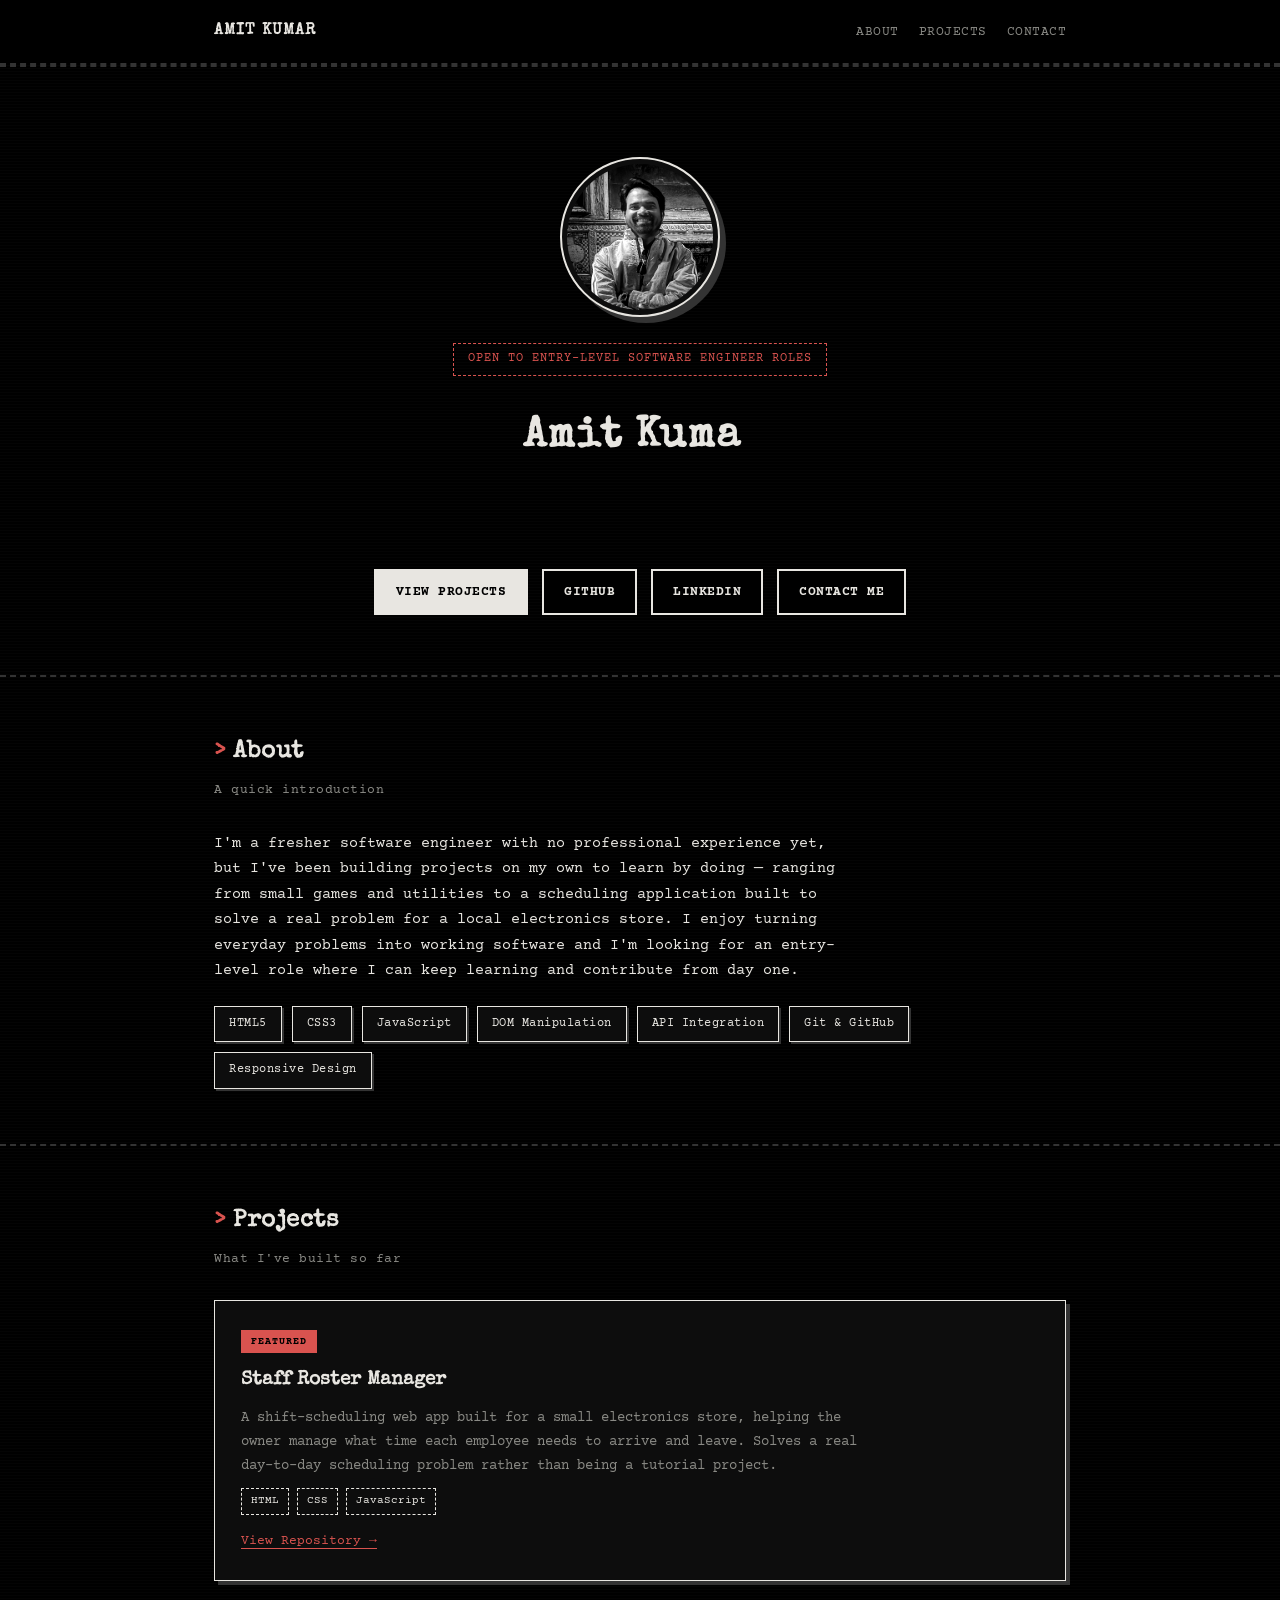
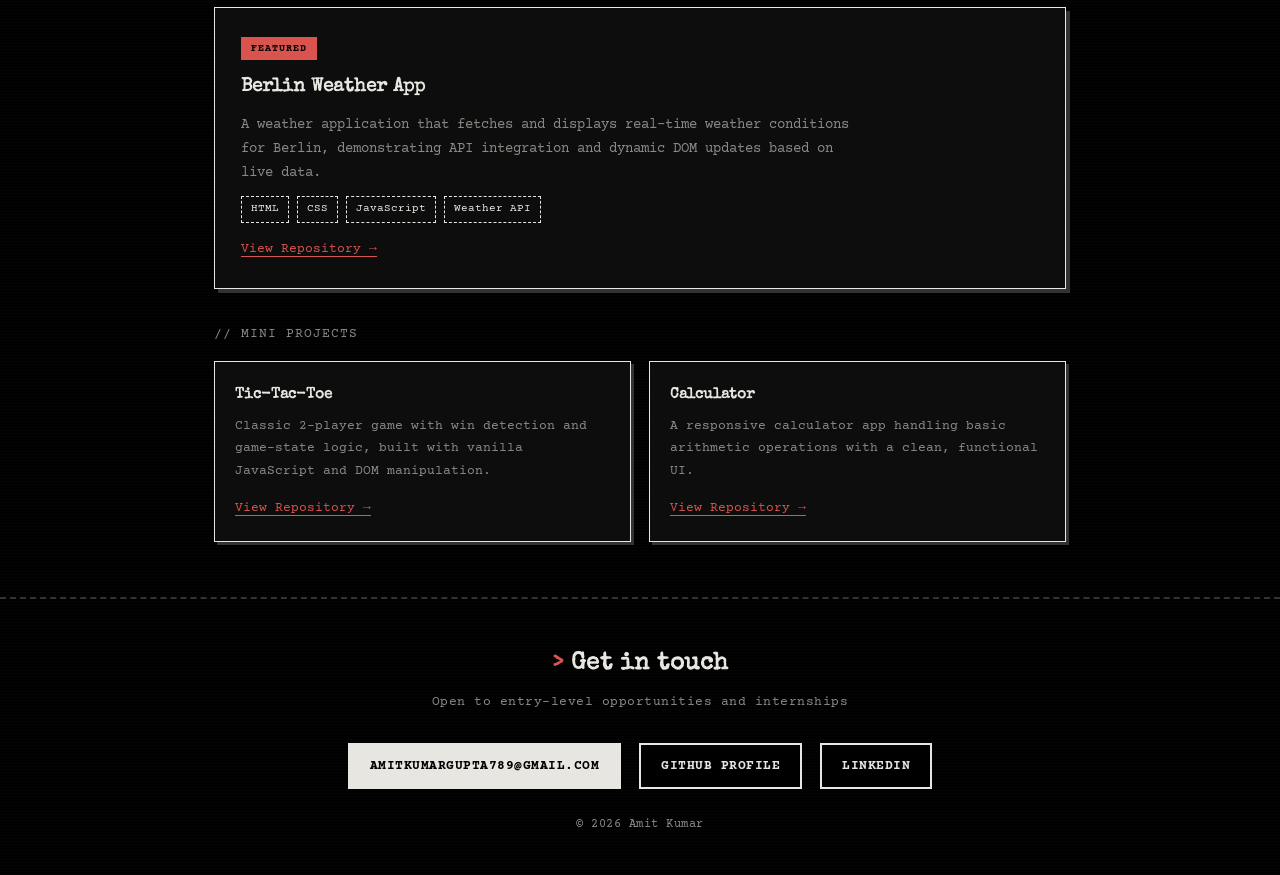
==== portfolio.html @ 6ef34955 "Portfolio deployment" ====
<!DOCTYPE html>
<html lang="en">
<head>
<meta charset="UTF-8">
<meta name="viewport" content="width=device-width, initial-scale=1.0">
<title>Amit Kumar | Software Engineer</title>
<link rel="preconnect" href="https://fonts.googleapis.com">
<link href="https://fonts.googleapis.com/css2?family=Courier+Prime:wght@400;700&family=Special+Elite&display=swap" rel="stylesheet">
<style>
  :root {
    --paper: #000000;
    --paper-alt: #0a0a0a;
    --card: #0d0d0d;
    --ink: #e8e6e1;
    --muted: #8a8a85;
    --ribbon: #d9534f;
    --border: #333333;
  }
  * { box-sizing: border-box; margin: 0; padding: 0; }
  html { scroll-behavior: smooth; }
  body {
    background: var(--paper);
    background-image:
      repeating-linear-gradient(0deg, rgba(255,255,255,0.015) 0px, rgba(255,255,255,0.015) 1px, transparent 1px, transparent 3px);
    color: var(--ink);
    font-family: 'Courier Prime', 'Courier New', Courier, monospace;
    line-height: 1.7;
  }
  a { color: inherit; text-decoration: none; }
  .container { max-width: 900px; margin: 0 auto; padding: 0 24px; }

  header {
    position: sticky; top: 0; z-index: 10;
    background: var(--paper);
    border-bottom: 2px dashed var(--border);
  }
  nav {
    display: flex; justify-content: space-between; align-items: center;
    padding: 18px 0;
  }
  nav .logo {
    font-family: 'Special Elite', 'Courier Prime', monospace;
    font-weight: 700;
    letter-spacing: 1px;
    text-transform: uppercase;
  }
  nav ul { list-style: none; display: flex; gap: 20px; }
  nav a {
    color: var(--muted);
    font-size: 13px;
    letter-spacing: 0.5px;
    text-transform: uppercase;
    transition: color 0.2s;
    border-bottom: 1px dashed transparent;
  }
  nav a:hover { color: var(--ribbon); border-color: var(--ribbon); }

  .hero {
    padding: 90px 0 60px;
    text-align: center;
  }
  .photo-frame {
    width: 160px;
    height: 160px;
    border-radius: 50%;
    overflow: hidden;
    margin: 0 auto 26px;
    padding: 5px;
    background: var(--card);
    border: 2px solid var(--ink);
    box-shadow: 6px 6px 0 var(--border);
  }
  .photo-frame img {
    display: block;
    width: 100%;
    height: 100%;
    border-radius: 50%;
    object-fit: cover;
    object-position: center 18%;
    filter: grayscale(100%) contrast(1.05);
  }
  .hero .tag {
    display: inline-block;
    font-size: 12px;
    letter-spacing: 1px;
    text-transform: uppercase;
    color: var(--ribbon);
    border: 1px dashed var(--ribbon);
    padding: 5px 14px;
    margin-bottom: 26px;
  }
  .hero h1 {
    font-family: 'Special Elite', 'Courier Prime', monospace;
    font-size: 42px;
    margin-bottom: 18px;
    min-height: 54px;
    letter-spacing: 1px;
  }
  .cursor {
    display: inline-block;
    width: 0.55ch;
    background: var(--ink);
    margin-left: 2px;
    animation: blink 0.9s steps(1) infinite;
  }
  @keyframes blink { 50% { opacity: 0; } }
  .hero p#typed-sub {
    color: var(--muted);
    max-width: 560px;
    margin: 0 auto 30px;
    font-size: 15px;
    min-height: 48px;
  }
  .btn-row { display: flex; gap: 14px; justify-content: center; flex-wrap: wrap; }
  .btn {
    padding: 10px 20px;
    font-size: 13px;
    letter-spacing: 0.5px;
    text-transform: uppercase;
    font-weight: 700;
    border: 2px solid var(--ink);
    background: var(--paper);
    transition: background 0.15s, color 0.15s;
  }
  .btn:hover { background: var(--ink); color: var(--paper); }
  .btn.primary { background: var(--ink); color: var(--paper); }
  .btn.primary:hover { background: var(--ribbon); border-color: var(--ribbon); color: var(--paper); }

  section { padding: 55px 0; border-top: 2px dashed var(--border); }
  h2 {
    font-family: 'Special Elite', 'Courier Prime', monospace;
    font-size: 24px;
    margin-bottom: 6px;
    letter-spacing: 0.5px;
  }
  h2::before { content: "> "; color: var(--ribbon); }
  .section-sub {
    color: var(--muted);
    font-size: 13px;
    margin-bottom: 30px;
    letter-spacing: 0.5px;
  }

  .about-text { color: var(--ink); font-size: 15px; max-width: 640px; }

  .skills {
    display: flex; flex-wrap: wrap; gap: 10px; margin-top: 22px;
  }
  .skill-pill {
    background: var(--card);
    border: 1px solid var(--ink);
    padding: 7px 14px;
    font-size: 12px;
    letter-spacing: 0.5px;
    box-shadow: 2px 2px 0 var(--border);
  }

  .project-featured {
    background: var(--card);
    border: 1px solid var(--ink);
    padding: 26px;
    margin-bottom: 26px;
    box-shadow: 4px 4px 0 var(--border);
  }
  .project-featured .badge {
    display: inline-block;
    font-size: 10px;
    letter-spacing: 1px;
    text-transform: uppercase;
    color: var(--paper);
    background: var(--ribbon);
    padding: 3px 10px;
    font-weight: 700;
    margin-bottom: 12px;
  }
  .project-featured h3 {
    font-family: 'Special Elite', 'Courier Prime', monospace;
    font-size: 19px;
    margin-bottom: 10px;
  }
  .project-featured p { color: var(--muted); font-size: 14px; max-width: 620px; margin-bottom: 10px; }
  .tech-row { display: flex; gap: 8px; flex-wrap: wrap; margin-top: 4px; }
  .tech-tag {
    font-size: 11px;
    color: var(--ink);
    border: 1px dashed var(--ink);
    padding: 3px 9px;
  }
  .project-links { margin-top: 12px; }
  .project-links a {
    font-size: 13px;
    color: var(--ribbon);
    border-bottom: 1px solid var(--ribbon);
  }

  .mini-label {
    margin: 34px 0 16px;
    font-size: 13px;
    color: var(--muted);
    text-transform: uppercase;
    letter-spacing: 1px;
  }
  .mini-label::before { content: "// "; }
  .mini-grid {
    display: grid;
    grid-template-columns: repeat(auto-fit, minmax(220px, 1fr));
    gap: 18px;
  }
  .mini-card {
    background: var(--card);
    border: 1px solid var(--ink);
    padding: 20px;
    box-shadow: 3px 3px 0 var(--border);
  }
  .mini-card h4 { font-family: 'Special Elite', monospace; font-size: 15px; margin-bottom: 8px; }
  .mini-card p { color: var(--muted); font-size: 13px; margin-bottom: 12px; }
  .mini-card a { font-size: 13px; color: var(--ribbon); border-bottom: 1px solid var(--ribbon); }

  footer {
    padding: 45px 0 40px;
    text-align: center;
    border-top: 2px dashed var(--border);
  }
  footer .contact-links { display: flex; gap: 18px; justify-content: center; margin-top: 16px; flex-wrap: wrap; }
  footer p.muted { color: var(--muted); font-size: 12px; margin-top: 26px; letter-spacing: 0.5px; }

  @media (max-width: 600px) {
    .hero h1 { font-size: 30px; }
    nav ul { gap: 12px; }
  }
</style>
</head>
<body>

<header>
  <div class="container">
    <nav>
      <div class="logo">Amit Kumar</div>
      <ul>
        <li><a href="#about">About</a></li>
        <li><a href="#projects">Projects</a></li>
        <li><a href="#contact">Contact</a></li>
      </ul>
    </nav>
  </div>
</header>

<section class="hero">
  <div class="container">
    <div class="photo-frame">
      <img src="amit-photo-bw.jpg" alt="Amit Kumar">
    </div>
    <span class="tag">Open to entry-level Software Engineer roles</span>
    <h1 id="typed-name"></h1>
    <p id="typed-sub"></p>
    <div class="btn-row">
      <a class="btn primary" href="#projects">View Projects</a>
      <a class="btn" href="https://github.com/amitkumar55555" target="_blank" rel="noopener">GitHub</a>
      <a class="btn" href="https://www.linkedin.com/in/amit" target="_blank" rel="noopener">LinkedIn</a>
      <a class="btn" href="mailto:amitkumargupta789@gmail.com">Contact Me</a>
    </div>
  </div>
</section>

<section id="about">
  <div class="container">
    <h2>About</h2>
    <p class="section-sub">A quick introduction</p>
    <p class="about-text">
      I'm a fresher software engineer with no professional experience yet, but I've been building
      projects on my own to learn by doing — ranging from small games and utilities to a scheduling
      application built to solve a real problem for a local electronics store. I enjoy turning
      everyday problems into working software and I'm looking for an entry-level role where I can
      keep learning and contribute from day one.
    </p>
    <div class="skills">
      <span class="skill-pill">HTML5</span>
      <span class="skill-pill">CSS3</span>
      <span class="skill-pill">JavaScript</span>
      <span class="skill-pill">DOM Manipulation</span>
      <span class="skill-pill">API Integration</span>
      <span class="skill-pill">Git &amp; GitHub</span>
      <span class="skill-pill">Responsive Design</span>
    </div>
  </div>
</section>

<section id="projects">
  <div class="container">
    <h2>Projects</h2>
    <p class="section-sub">What I've built so far</p>

    <div class="project-featured">
      <span class="badge">Featured</span>
      <h3>Staff Roster Manager</h3>
      <p>
        A shift-scheduling web app built for a small electronics store, helping the owner manage
        what time each employee needs to arrive and leave. Solves a real day-to-day scheduling
        problem rather than being a tutorial project.
      </p>
      <div class="tech-row">
        <span class="tech-tag">HTML</span>
        <span class="tech-tag">CSS</span>
        <span class="tech-tag">JavaScript</span>
      </div>
      <div class="project-links">
        <a href="https://github.com/amitkumar55555/roster" target="_blank" rel="noopener">View Repository →</a>
      </div>
    </div>

    <div class="project-featured">
      <span class="badge">Featured</span>
      <h3>Berlin Weather App</h3>
      <p>
        A weather application that fetches and displays real-time weather conditions for Berlin,
        demonstrating API integration and dynamic DOM updates based on live data.
      </p>
      <div class="tech-row">
        <span class="tech-tag">HTML</span>
        <span class="tech-tag">CSS</span>
        <span class="tech-tag">JavaScript</span>
        <span class="tech-tag">Weather API</span>
      </div>
      <div class="project-links">
        <a href="https://github.com/amitkumar55555/Berlin_weather" target="_blank" rel="noopener">View Repository →</a>
      </div>
    </div>

    <p class="mini-label">Mini Projects</p>
    <div class="mini-grid">
      <div class="mini-card">
        <h4>Tic-Tac-Toe</h4>
        <p>Classic 2-player game with win detection and game-state logic, built with vanilla JavaScript and DOM manipulation.</p>
        <a href="https://github.com/amitkumar55555/Tic-Tac-Toe" target="_blank" rel="noopener">View Repository →</a>
      </div>
      <div class="mini-card">
        <h4>Calculator</h4>
        <p>A responsive calculator app handling basic arithmetic operations with a clean, functional UI.</p>
        <a href="https://github.com/amitkumar55555/calculator" target="_blank" rel="noopener">View Repository →</a>
      </div>
    </div>
  </div>
</section>

<footer id="contact">
  <div class="container">
    <h2>Get in touch</h2>
    <p class="section-sub">Open to entry-level opportunities and internships</p>
    <div class="contact-links">
      <a class="btn primary" href="mailto:amitkumargupta789@gmail.com">amitkumargupta789@gmail.com</a>
      <a class="btn" href="https://github.com/amitkumar55555" target="_blank" rel="noopener">GitHub Profile</a>
      <a class="btn" href="https://www.linkedin.com/in/amit" target="_blank" rel="noopener">LinkedIn</a>
    </div>
    <p class="muted">© 2026 Amit Kumar</p>
  </div>
</footer>

<script>
  function typeInto(elId, text, baseSpeed, done) {
    const el = document.getElementById(elId);
    let i = 0;
    const cursor = document.createElement('span');
    cursor.className = 'cursor';
    function step() {
      if (i <= text.length) {
        el.textContent = text.slice(0, i);
        el.appendChild(cursor);
        const ch = text[i - 1];
        i++;
        let delay = baseSpeed + Math.random() * baseSpeed * 0.6;
        if (ch === ',' || ch === '—') delay += baseSpeed * 2;
        if (ch === '.' ) delay += baseSpeed * 3;
        if (ch === ' ') delay += baseSpeed * 0.3;
        setTimeout(step, delay);
      } else if (done) {
        done();
      }
    }
    step();
  }

  window.addEventListener('DOMContentLoaded', () => {
    typeInto('typed-name', 'Amit Kumar', 140, () => {
      typeInto('typed-sub', 'Aspiring Software Engineer building practical, real-world web applications with HTML, CSS, and JavaScript — from games and utilities to a scheduling tool used for an actual small business.', 45);
    });
  });
</script>

</body>
</html>
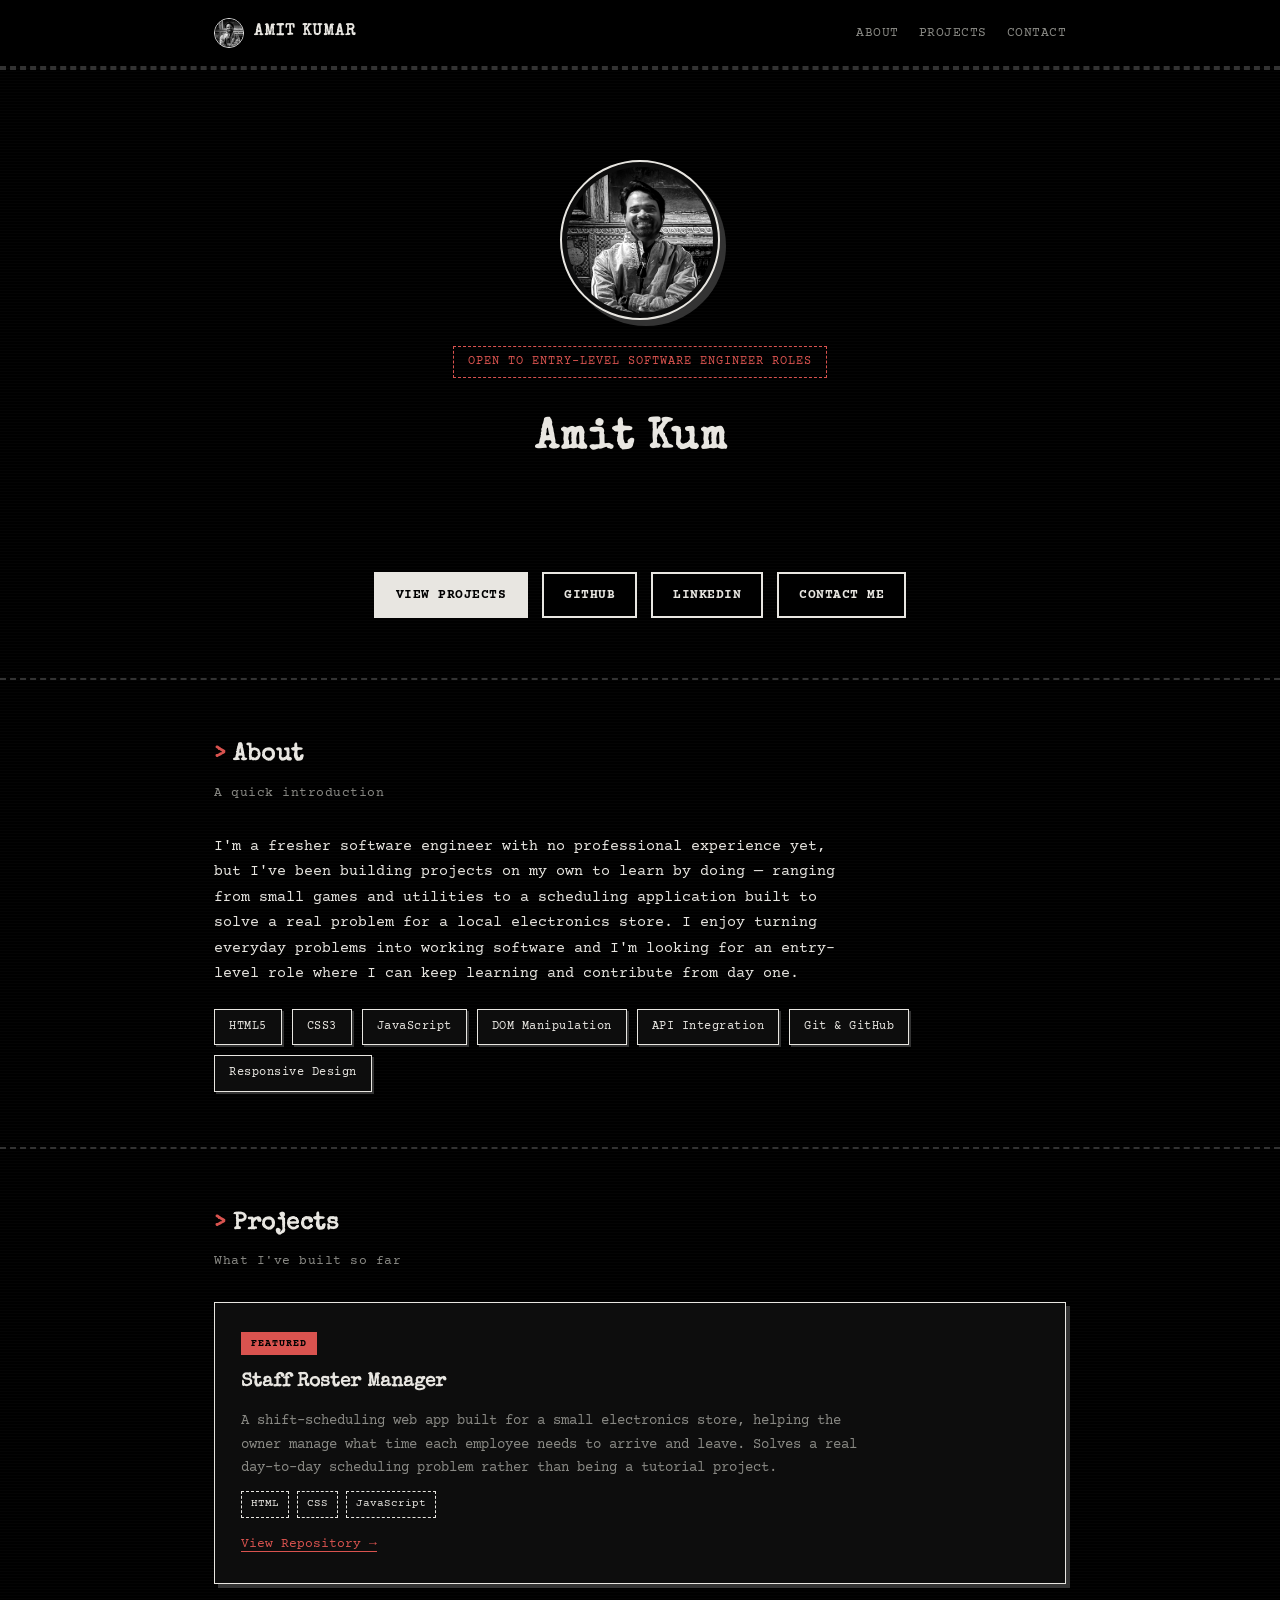
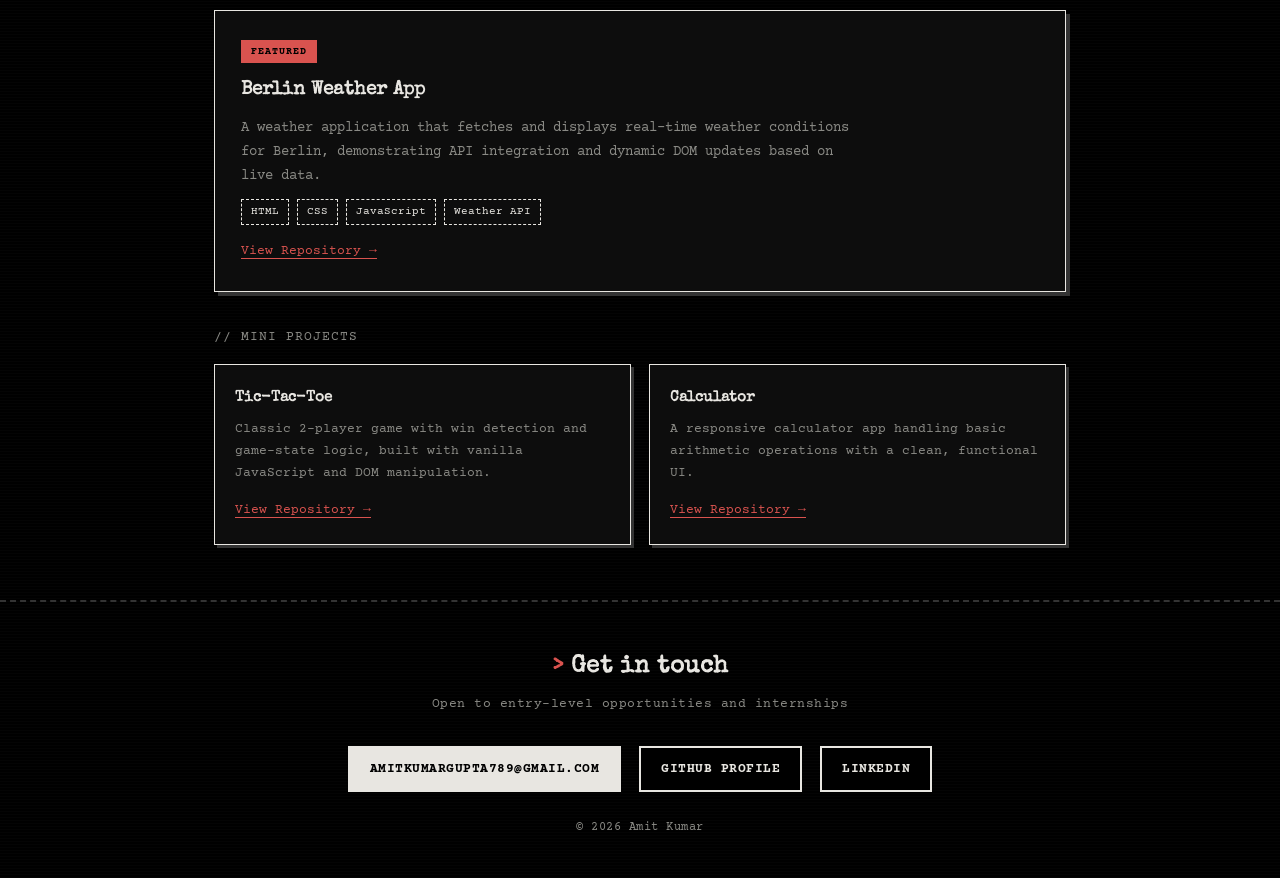
==== commit 62c60b54: "Added a custom image branding logo to enhance the website's visual identity and user experience" ====
--- a/portfolio.html
+++ b/portfolio.html
@@ -43,6 +43,18 @@
     font-weight: 700;
     letter-spacing: 1px;
     text-transform: uppercase;
+    display: flex;
+    align-items: center;
+    gap: 10px;
+  }
+  .logo-photo {
+    width: 30px;
+    height: 30px;
+    border-radius: 50%;
+    object-fit: cover;
+    object-position: center 18%;
+    filter: grayscale(100%) contrast(1.05);
+    border: 1px solid var(--ink);
   }
   nav ul { list-style: none; display: flex; gap: 20px; }
   nav a {
@@ -235,7 +247,10 @@
 <header>
   <div class="container">
     <nav>
-      <div class="logo">Amit Kumar</div>
+      <div class="logo">
+        <img src="amit-photo-bw.jpg" alt="Amit Kumar" class="logo-photo">
+        Amit Kumar
+      </div>
       <ul>
         <li><a href="#about">About</a></li>
         <li><a href="#projects">Projects</a></li>
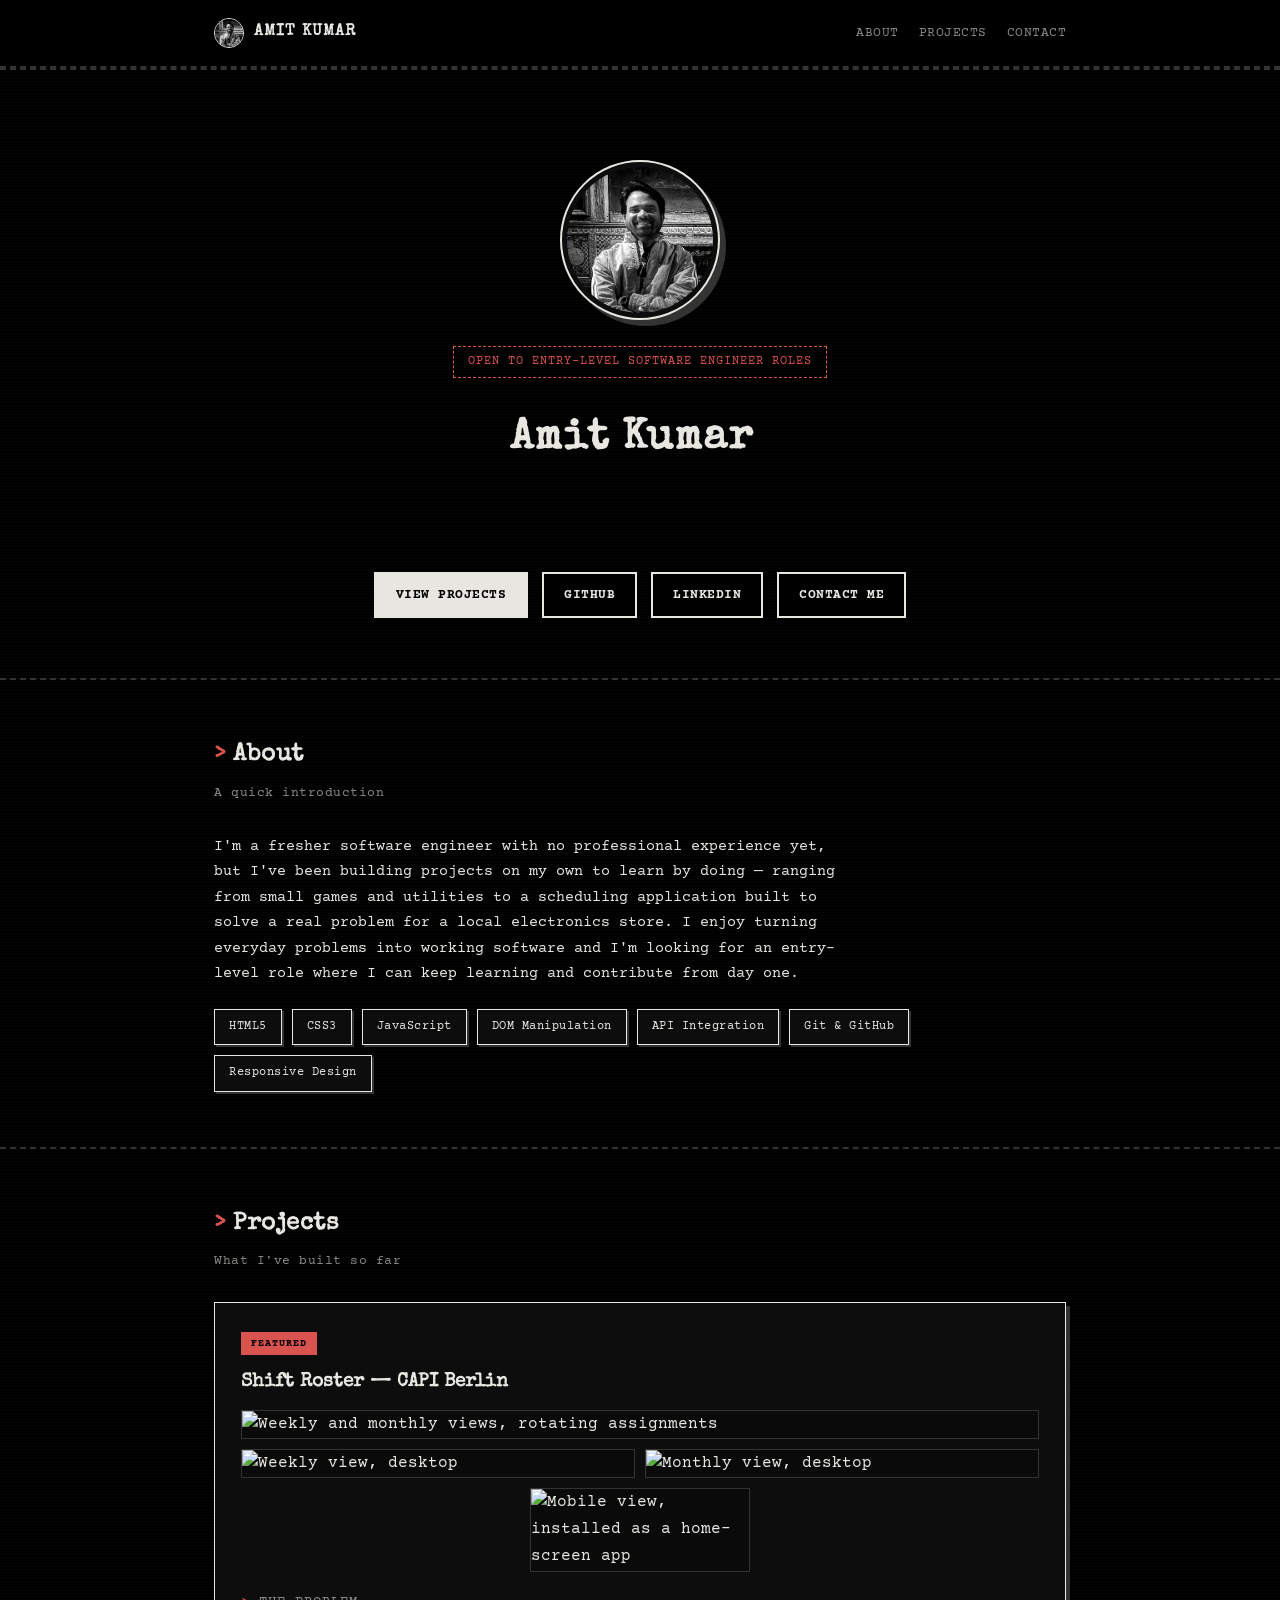
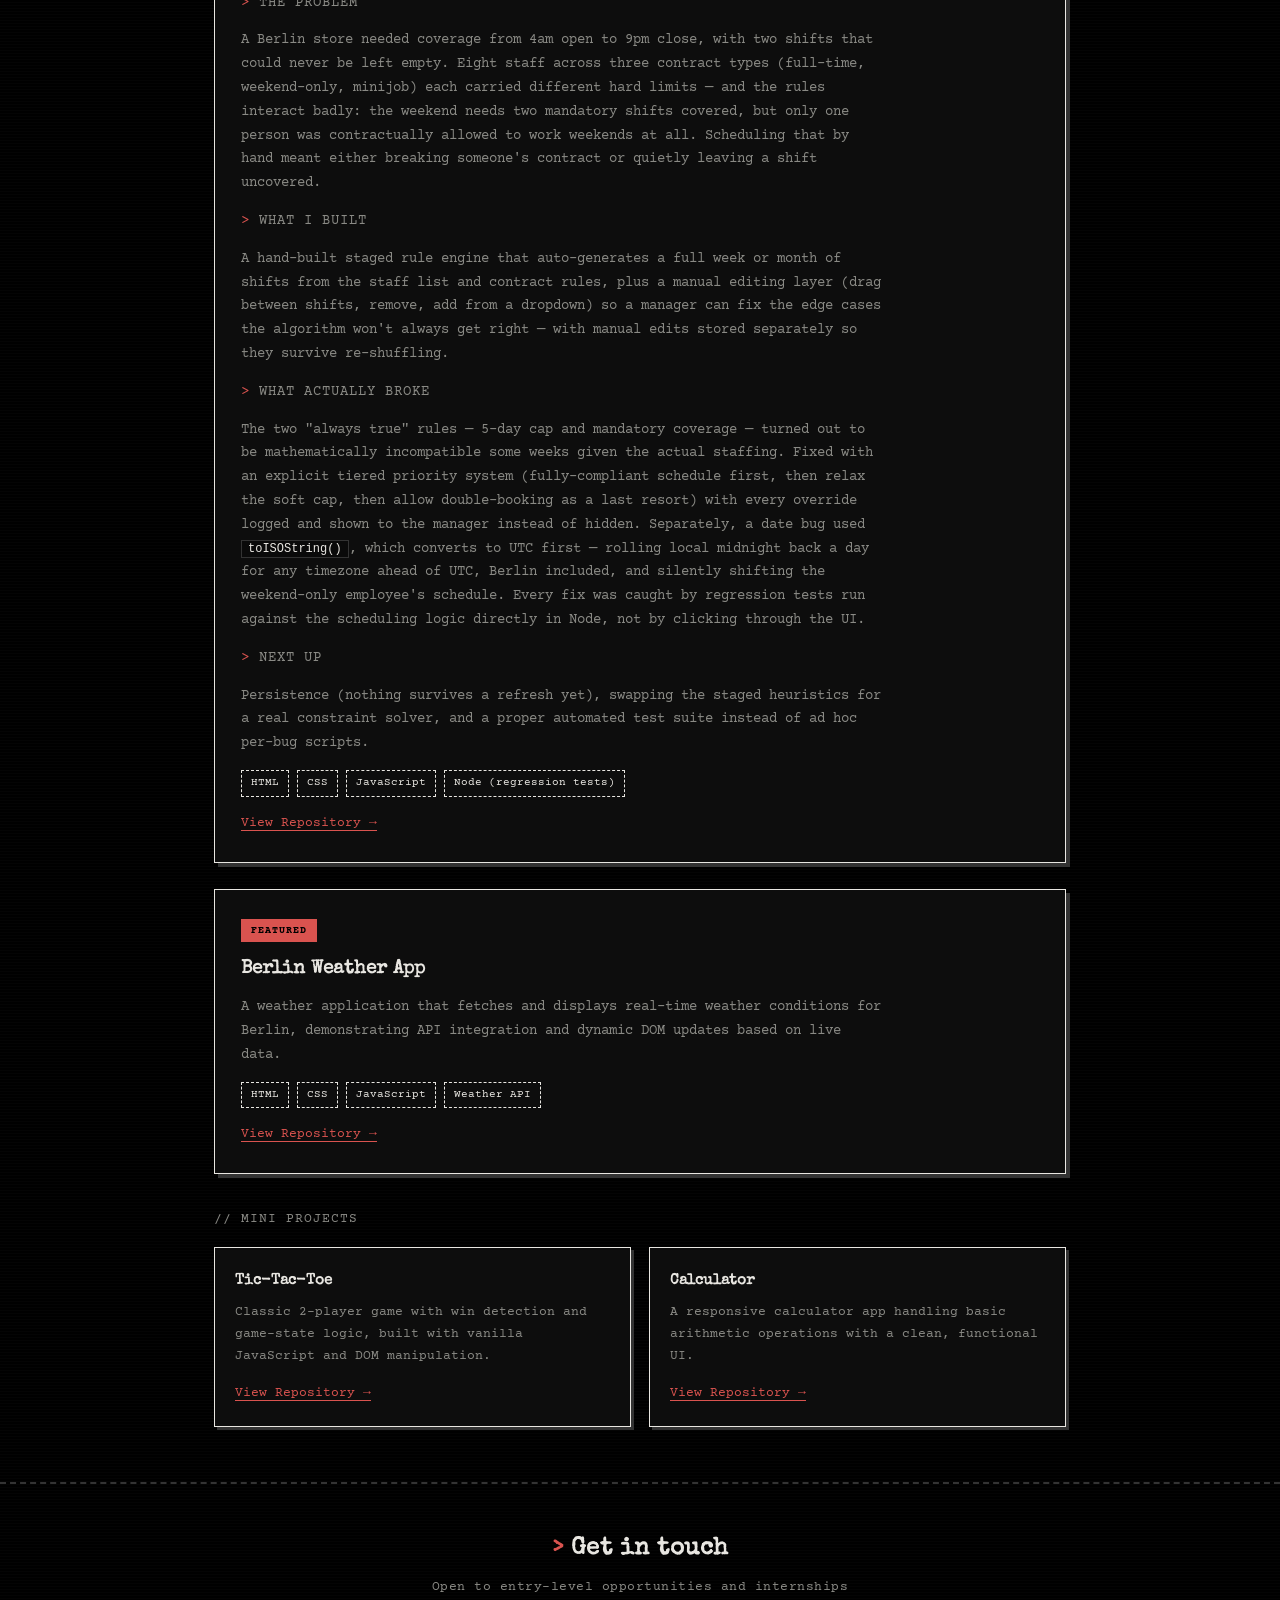
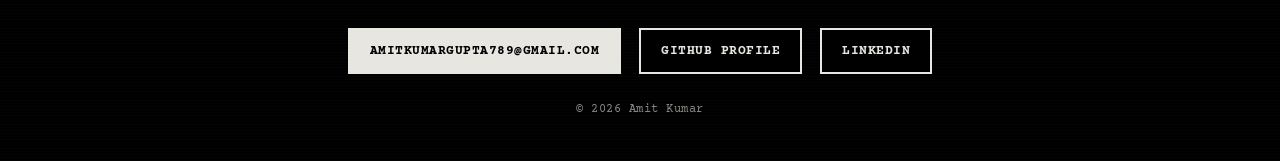
==== commit ceaaec34: "Updated screenshots and added project motivation explaining the purpose behind creating the website." ====
--- a/portfolio.html
+++ b/portfolio.html
@@ -190,7 +190,37 @@
     font-size: 19px;
     margin-bottom: 10px;
   }
-  .project-featured p { color: var(--muted); font-size: 14px; max-width: 620px; margin-bottom: 10px; }
+  .project-featured p { color: var(--muted); font-size: 14px; max-width: 640px; margin-bottom: 14px; }
+  .project-featured code {
+    background: var(--paper-alt);
+    border: 1px solid var(--border);
+    padding: 1px 6px;
+    font-size: 12px;
+    color: var(--ink);
+  }
+  .proj-label {
+    color: var(--ink);
+    font-size: 12px;
+    text-transform: uppercase;
+    letter-spacing: 1px;
+    margin-bottom: 6px;
+    margin-top: 4px;
+  }
+  .proj-label::before { content: "> "; color: var(--ribbon); }
+  .shot-grid {
+    display: grid;
+    grid-template-columns: 1fr 1fr;
+    gap: 10px;
+    margin-bottom: 20px;
+  }
+  .shot-grid img {
+    width: 100%;
+    display: block;
+    border: 1px solid var(--border);
+    background: var(--paper-alt);
+  }
+  .shot-full { grid-column: 1 / -1; }
+  .shot-mobile { grid-column: 1 / -1; max-width: 220px; margin: 0 auto; }
   .tech-row { display: flex; gap: 8px; flex-wrap: wrap; margin-top: 4px; }
   .tech-tag {
     font-size: 11px;
@@ -307,16 +337,57 @@
 
     <div class="project-featured">
       <span class="badge">Featured</span>
-      <h3>Staff Roster Manager</h3>
+      <h3>Shift Roster — CAPI Berlin</h3>
+
+      <div class="shot-grid">
+        <img class="shot-full" src="screenshots/roster-demo.gif" alt="Weekly and monthly views, rotating assignments">
+        <img class="shot-half" src="screenshots/roster-weekly-desktop.png" alt="Weekly view, desktop">
+        <img class="shot-half" src="screenshots/roster-monthly-desktop.png" alt="Monthly view, desktop">
+        <img class="shot-mobile" src="screenshots/roster-weekly-mobile.png" alt="Mobile view, installed as a home-screen app">
+      </div>
+
+      <p class="proj-label">The problem</p>
       <p>
-        A shift-scheduling web app built for a small electronics store, helping the owner manage
-        what time each employee needs to arrive and leave. Solves a real day-to-day scheduling
-        problem rather than being a tutorial project.
+        A Berlin store needed coverage from 4am open to 9pm close, with two shifts that could
+        never be left empty. Eight staff across three contract types (full-time, weekend-only,
+        minijob) each carried different hard limits — and the rules interact badly: the weekend
+        needs two mandatory shifts covered, but only one person was contractually allowed to work
+        weekends at all. Scheduling that by hand meant either breaking someone's contract or
+        quietly leaving a shift uncovered.
       </p>
+
+      <p class="proj-label">What I built</p>
+      <p>
+        A hand-built staged rule engine that auto-generates a full week or month of shifts from
+        the staff list and contract rules, plus a manual editing layer (drag between shifts,
+        remove, add from a dropdown) so a manager can fix the edge cases the algorithm won't
+        always get right — with manual edits stored separately so they survive re-shuffling.
+      </p>
+
+      <p class="proj-label">What actually broke</p>
+      <p>
+        The two "always true" rules — 5-day cap and mandatory coverage — turned out to be
+        mathematically incompatible some weeks given the actual staffing. Fixed with an explicit
+        tiered priority system (fully-compliant schedule first, then relax the soft cap, then
+        allow double-booking as a last resort) with every override logged and shown to the
+        manager instead of hidden. Separately, a date bug used <code>toISOString()</code>, which
+        converts to UTC first — rolling local midnight back a day for any timezone ahead of UTC,
+        Berlin included, and silently shifting the weekend-only employee's schedule. Every fix
+        was caught by regression tests run against the scheduling logic directly in Node, not by
+        clicking through the UI.
+      </p>
+
+      <p class="proj-label">Next up</p>
+      <p>
+        Persistence (nothing survives a refresh yet), swapping the staged heuristics for a real
+        constraint solver, and a proper automated test suite instead of ad hoc per-bug scripts.
+      </p>
+
       <div class="tech-row">
         <span class="tech-tag">HTML</span>
         <span class="tech-tag">CSS</span>
         <span class="tech-tag">JavaScript</span>
+        <span class="tech-tag">Node (regression tests)</span>
       </div>
       <div class="project-links">
         <a href="https://github.com/amitkumar55555/roster" target="_blank" rel="noopener">View Repository →</a>
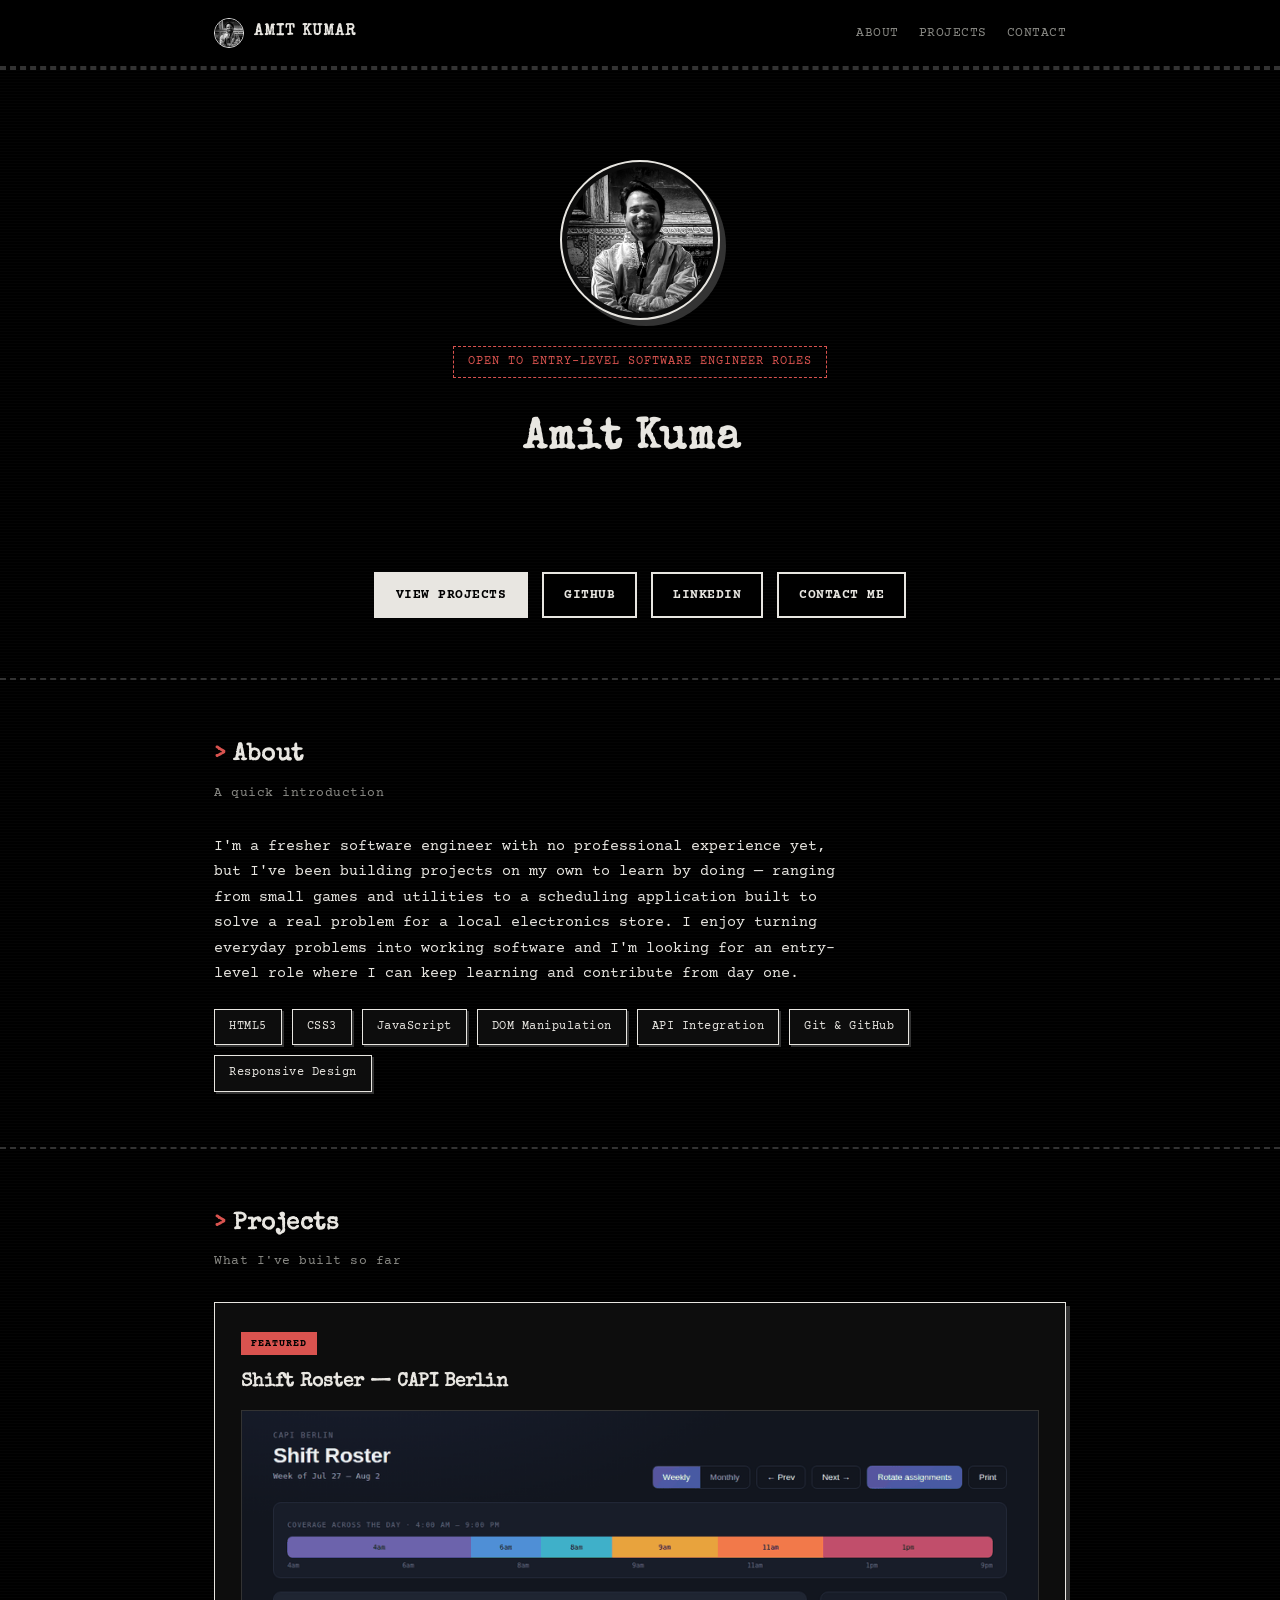
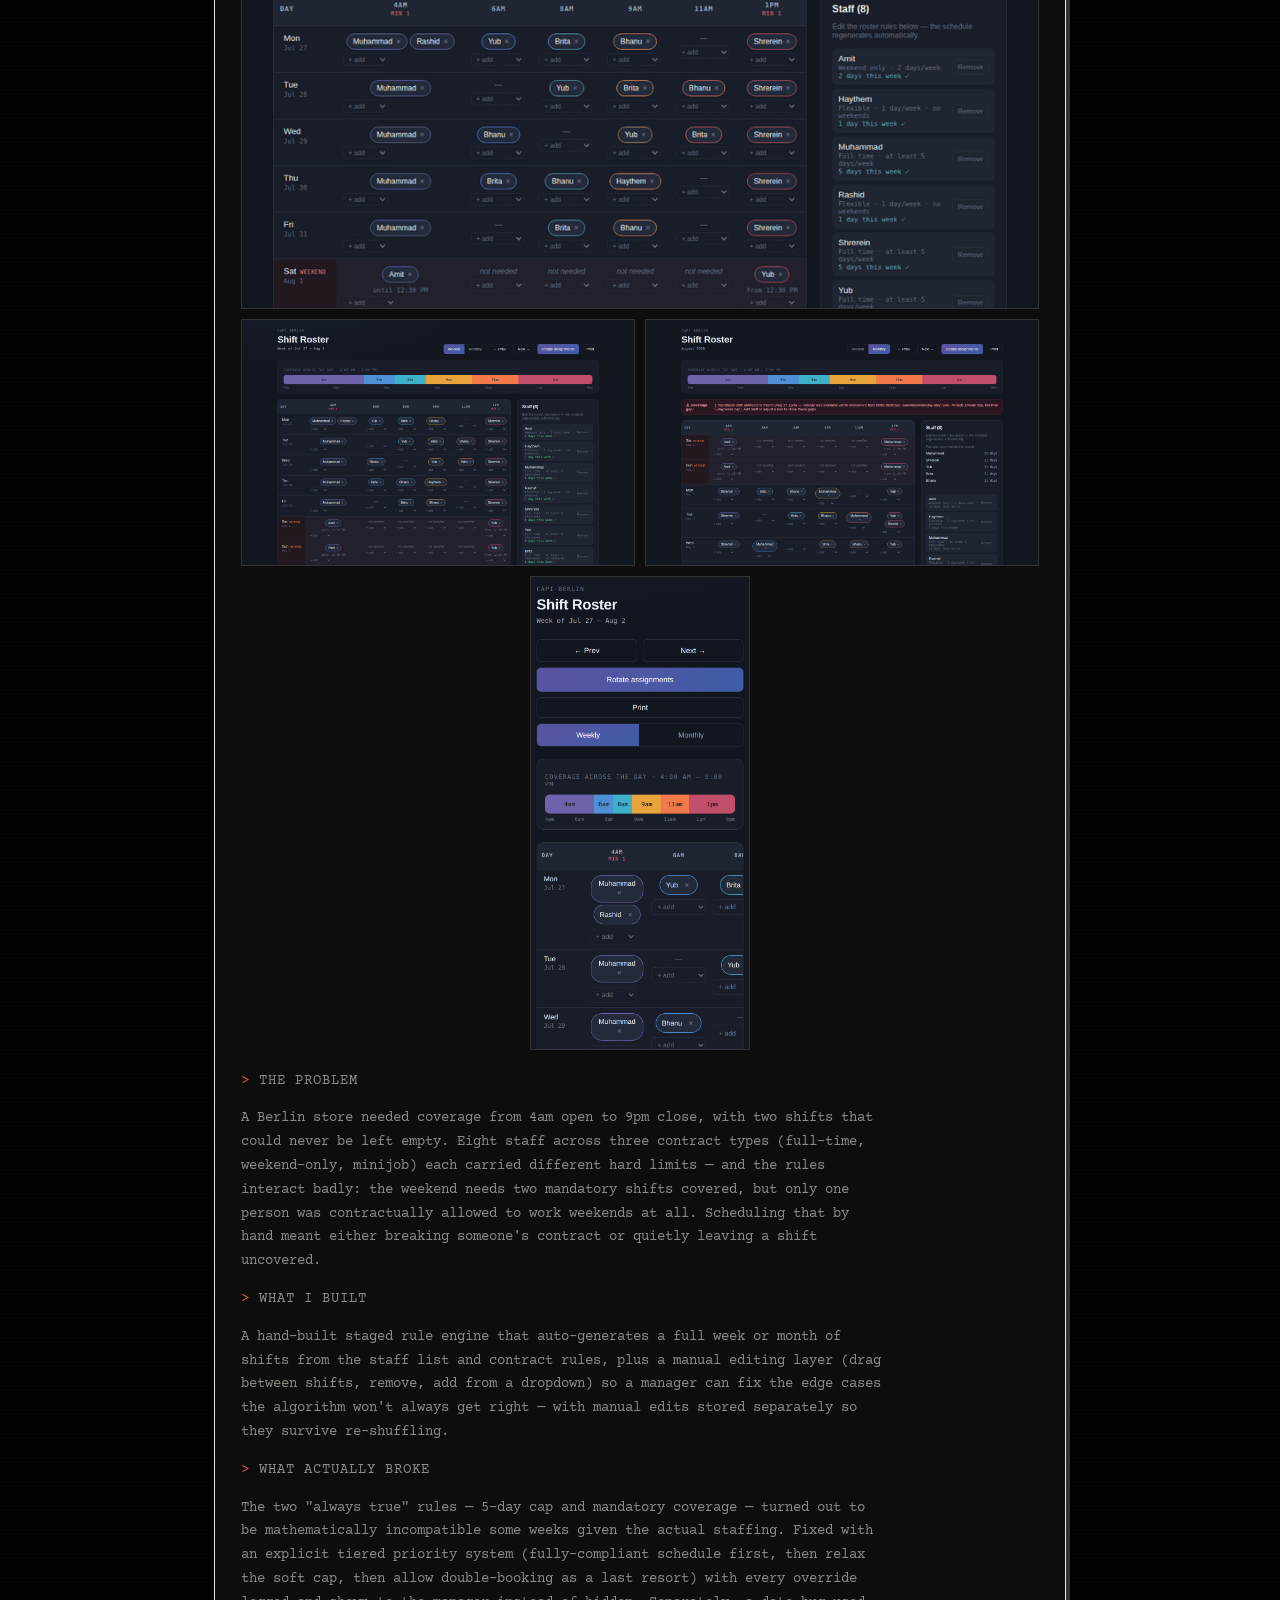
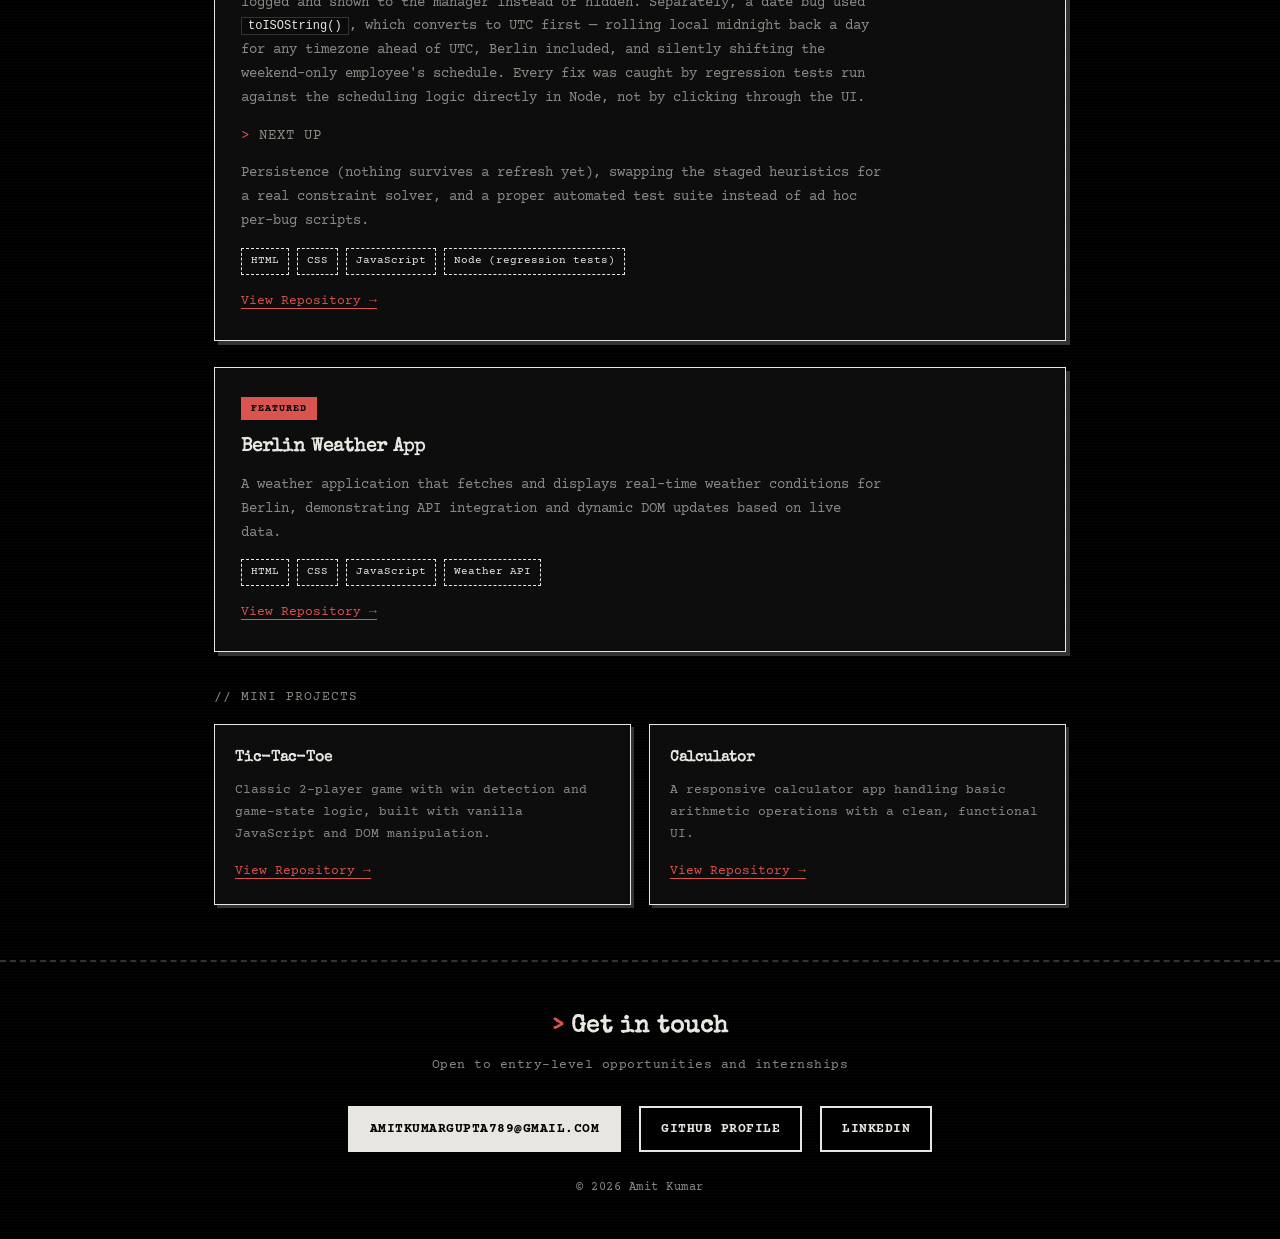
==== commit 8868011b: "Add files via upload" ====
--- a/portfolio.html
+++ b/portfolio.html
@@ -340,10 +340,10 @@
       <h3>Shift Roster — CAPI Berlin</h3>
 
       <div class="shot-grid">
-        <img class="shot-full" src="screenshots/roster-demo.gif" alt="Weekly and monthly views, rotating assignments">
-        <img class="shot-half" src="screenshots/roster-weekly-desktop.png" alt="Weekly view, desktop">
-        <img class="shot-half" src="screenshots/roster-monthly-desktop.png" alt="Monthly view, desktop">
-        <img class="shot-mobile" src="screenshots/roster-weekly-mobile.png" alt="Mobile view, installed as a home-screen app">
+        <img class="shot-full" src="roster-demo.gif" alt="Weekly and monthly views, rotating assignments">
+        <img class="shot-half" src="roster-weekly-desktop.png" alt="Weekly view, desktop">
+        <img class="shot-half" src="roster-monthly-desktop.png" alt="Monthly view, desktop">
+        <img class="shot-mobile" src="roster-weekly-mobile.png" alt="Mobile view, installed as a home-screen app">
       </div>
 
       <p class="proj-label">The problem</p>
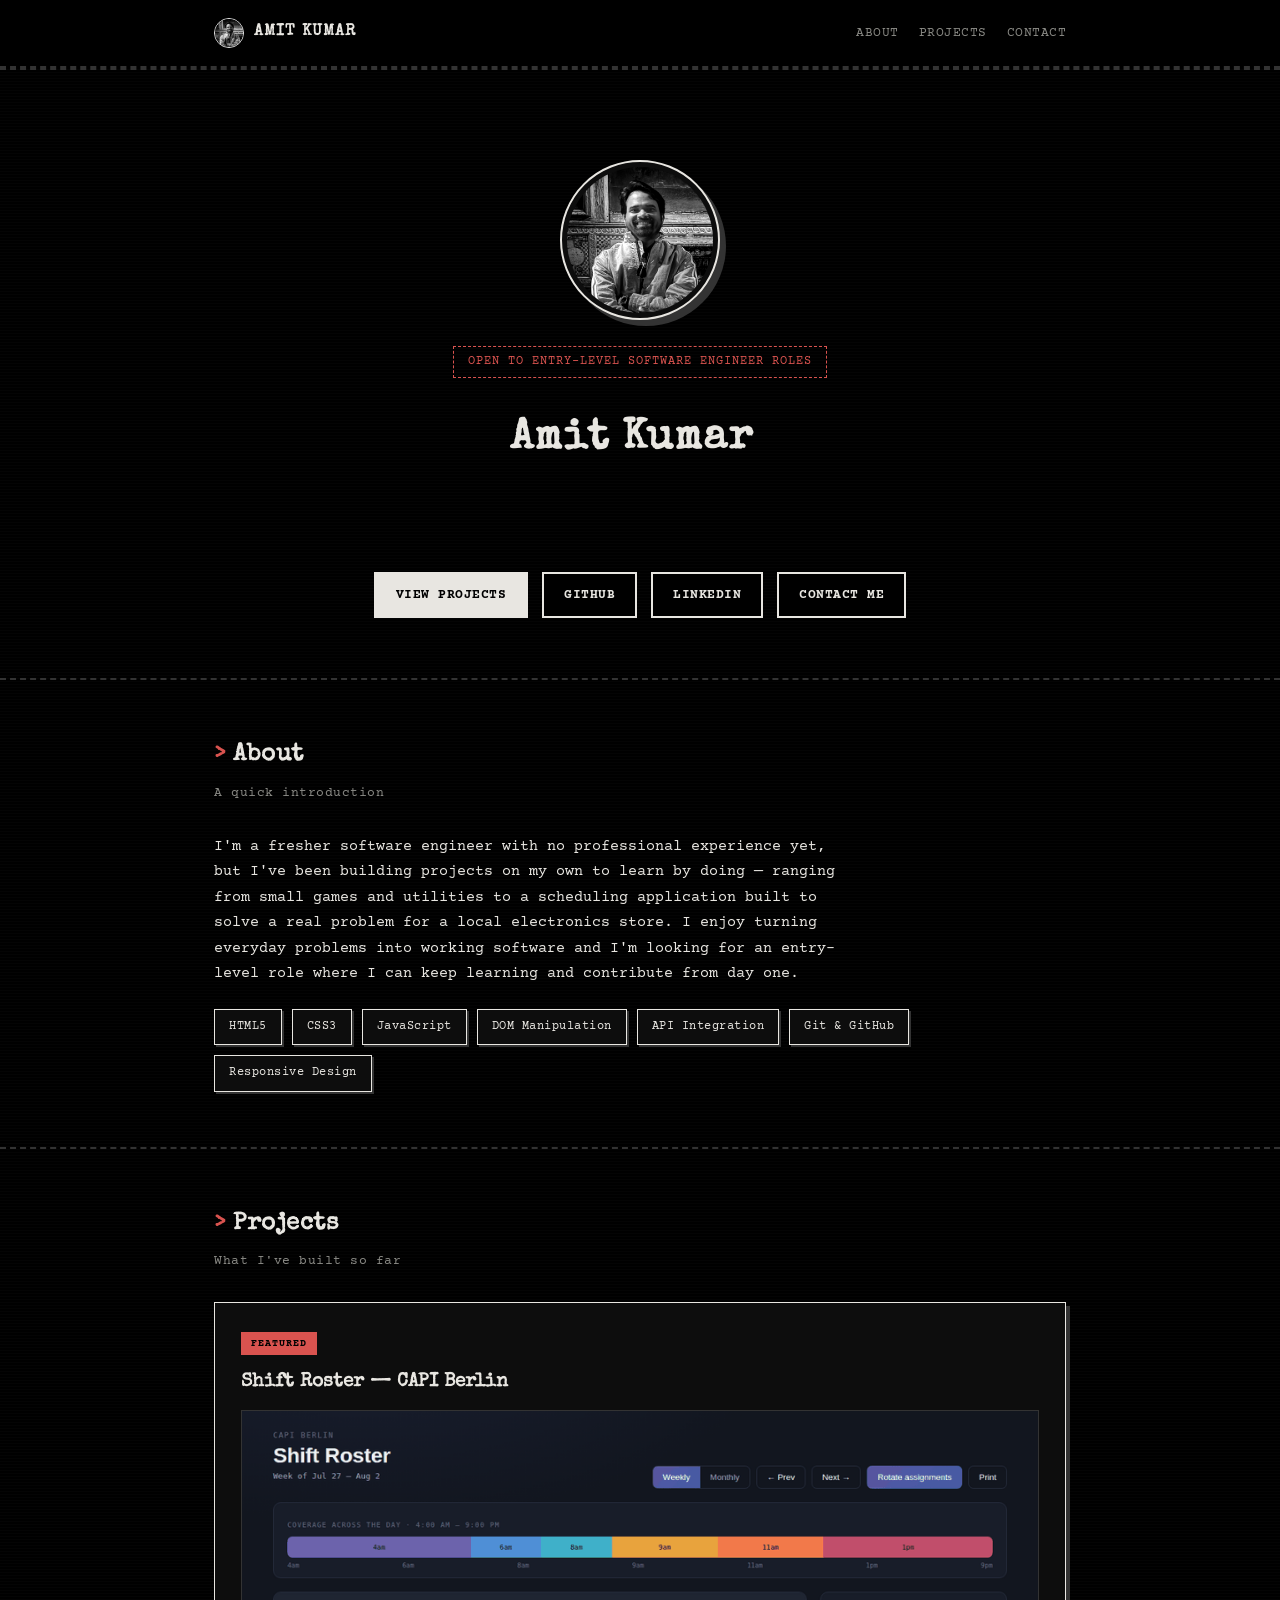
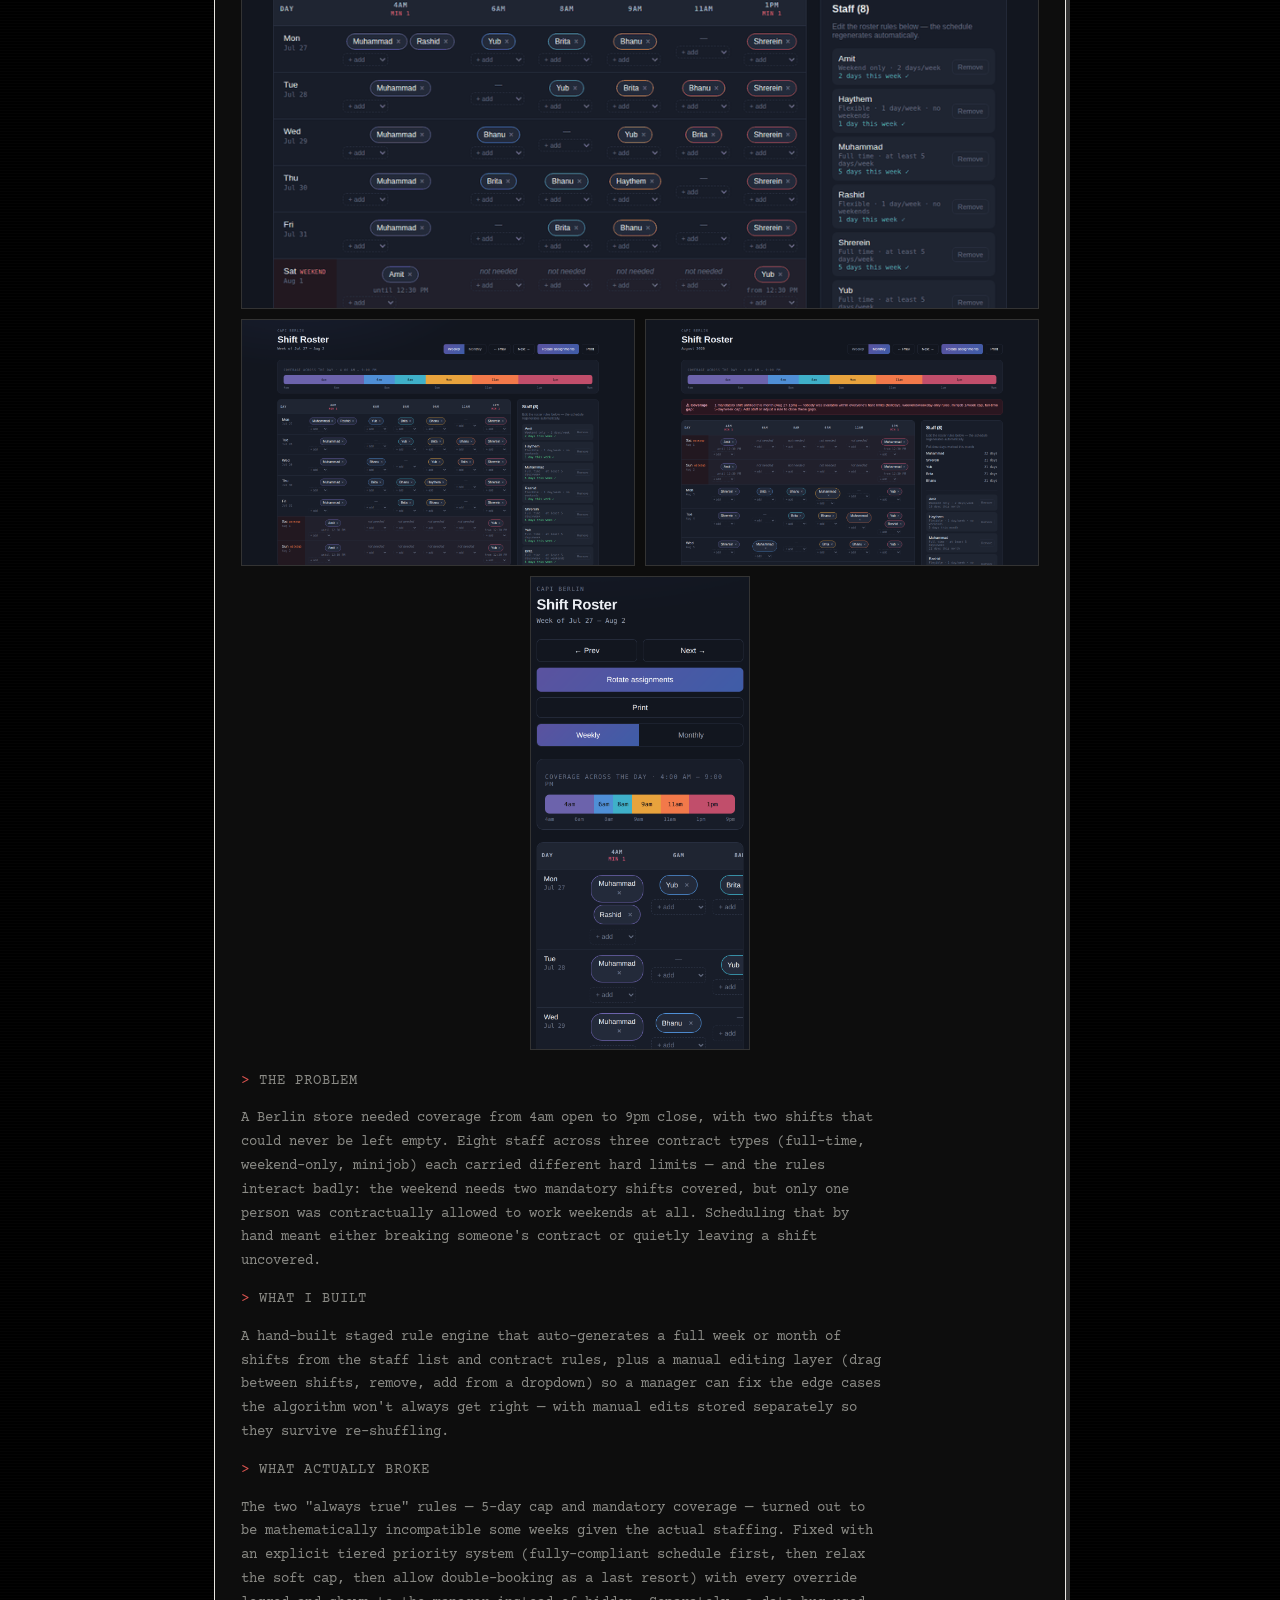
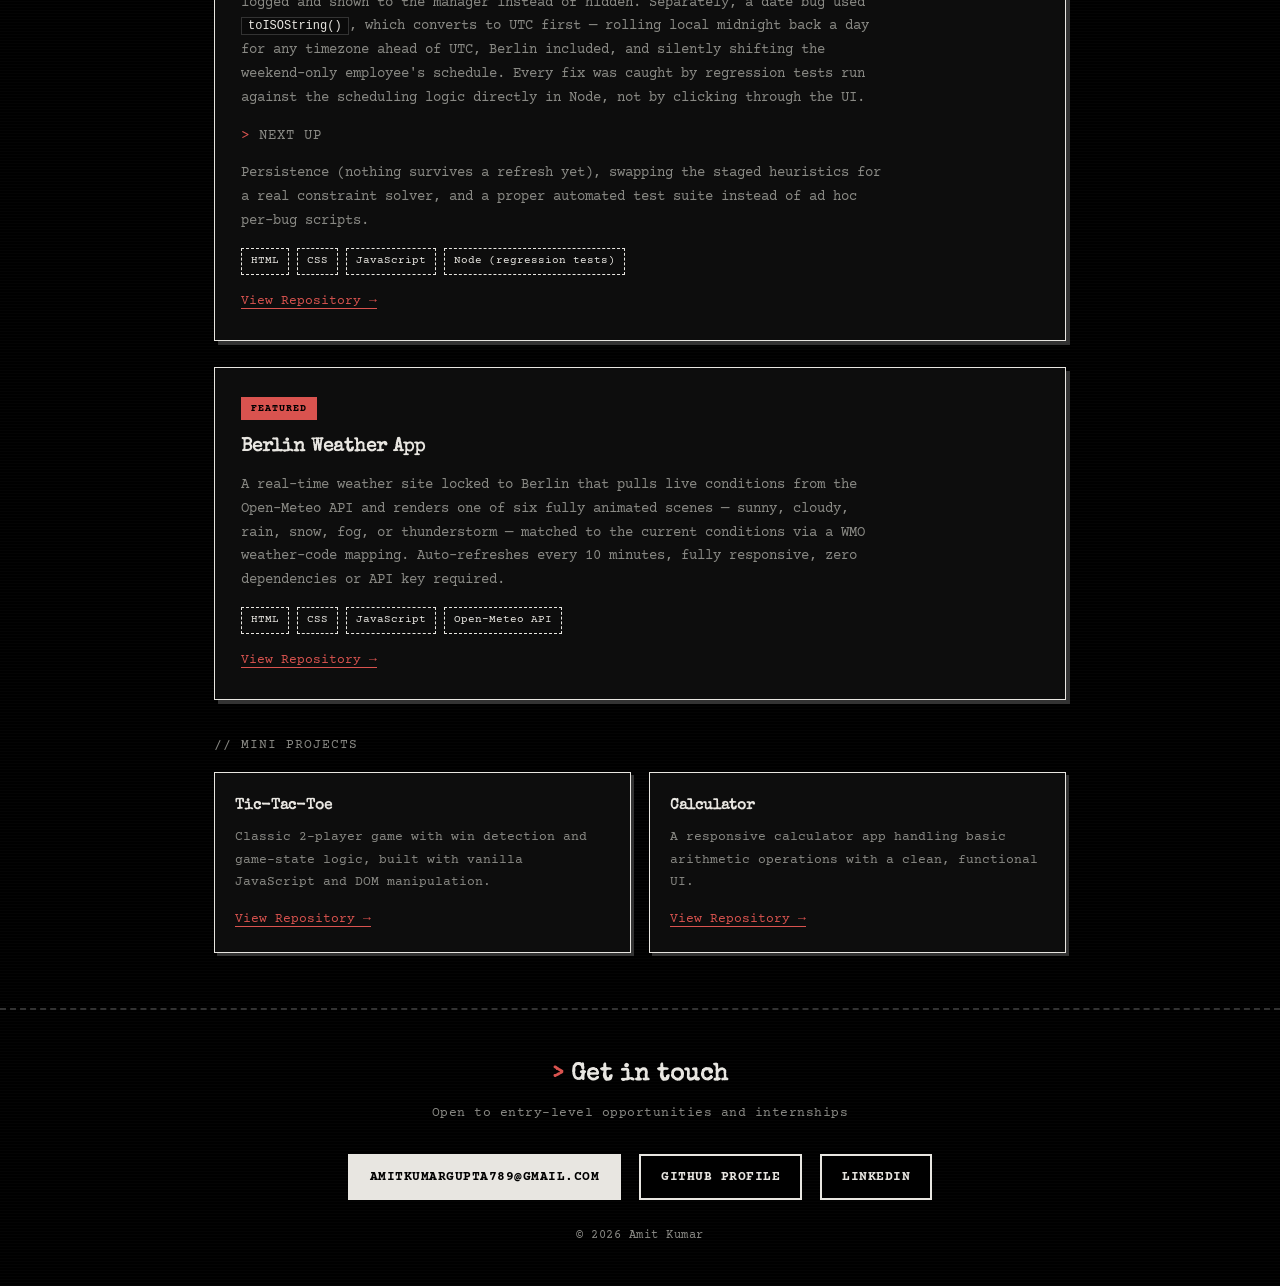
==== commit 2073cb72: "Add files via upload" ====
--- a/portfolio.html
+++ b/portfolio.html
@@ -398,14 +398,16 @@
       <span class="badge">Featured</span>
       <h3>Berlin Weather App</h3>
       <p>
-        A weather application that fetches and displays real-time weather conditions for Berlin,
-        demonstrating API integration and dynamic DOM updates based on live data.
+        A real-time weather site locked to Berlin that pulls live conditions from the Open-Meteo
+        API and renders one of six fully animated scenes — sunny, cloudy, rain, snow, fog, or
+        thunderstorm — matched to the current conditions via a WMO weather-code mapping.
+        Auto-refreshes every 10 minutes, fully responsive, zero dependencies or API key required.
       </p>
       <div class="tech-row">
         <span class="tech-tag">HTML</span>
         <span class="tech-tag">CSS</span>
         <span class="tech-tag">JavaScript</span>
-        <span class="tech-tag">Weather API</span>
+        <span class="tech-tag">Open-Meteo API</span>
       </div>
       <div class="project-links">
         <a href="https://github.com/amitkumar55555/Berlin_weather" target="_blank" rel="noopener">View Repository →</a>
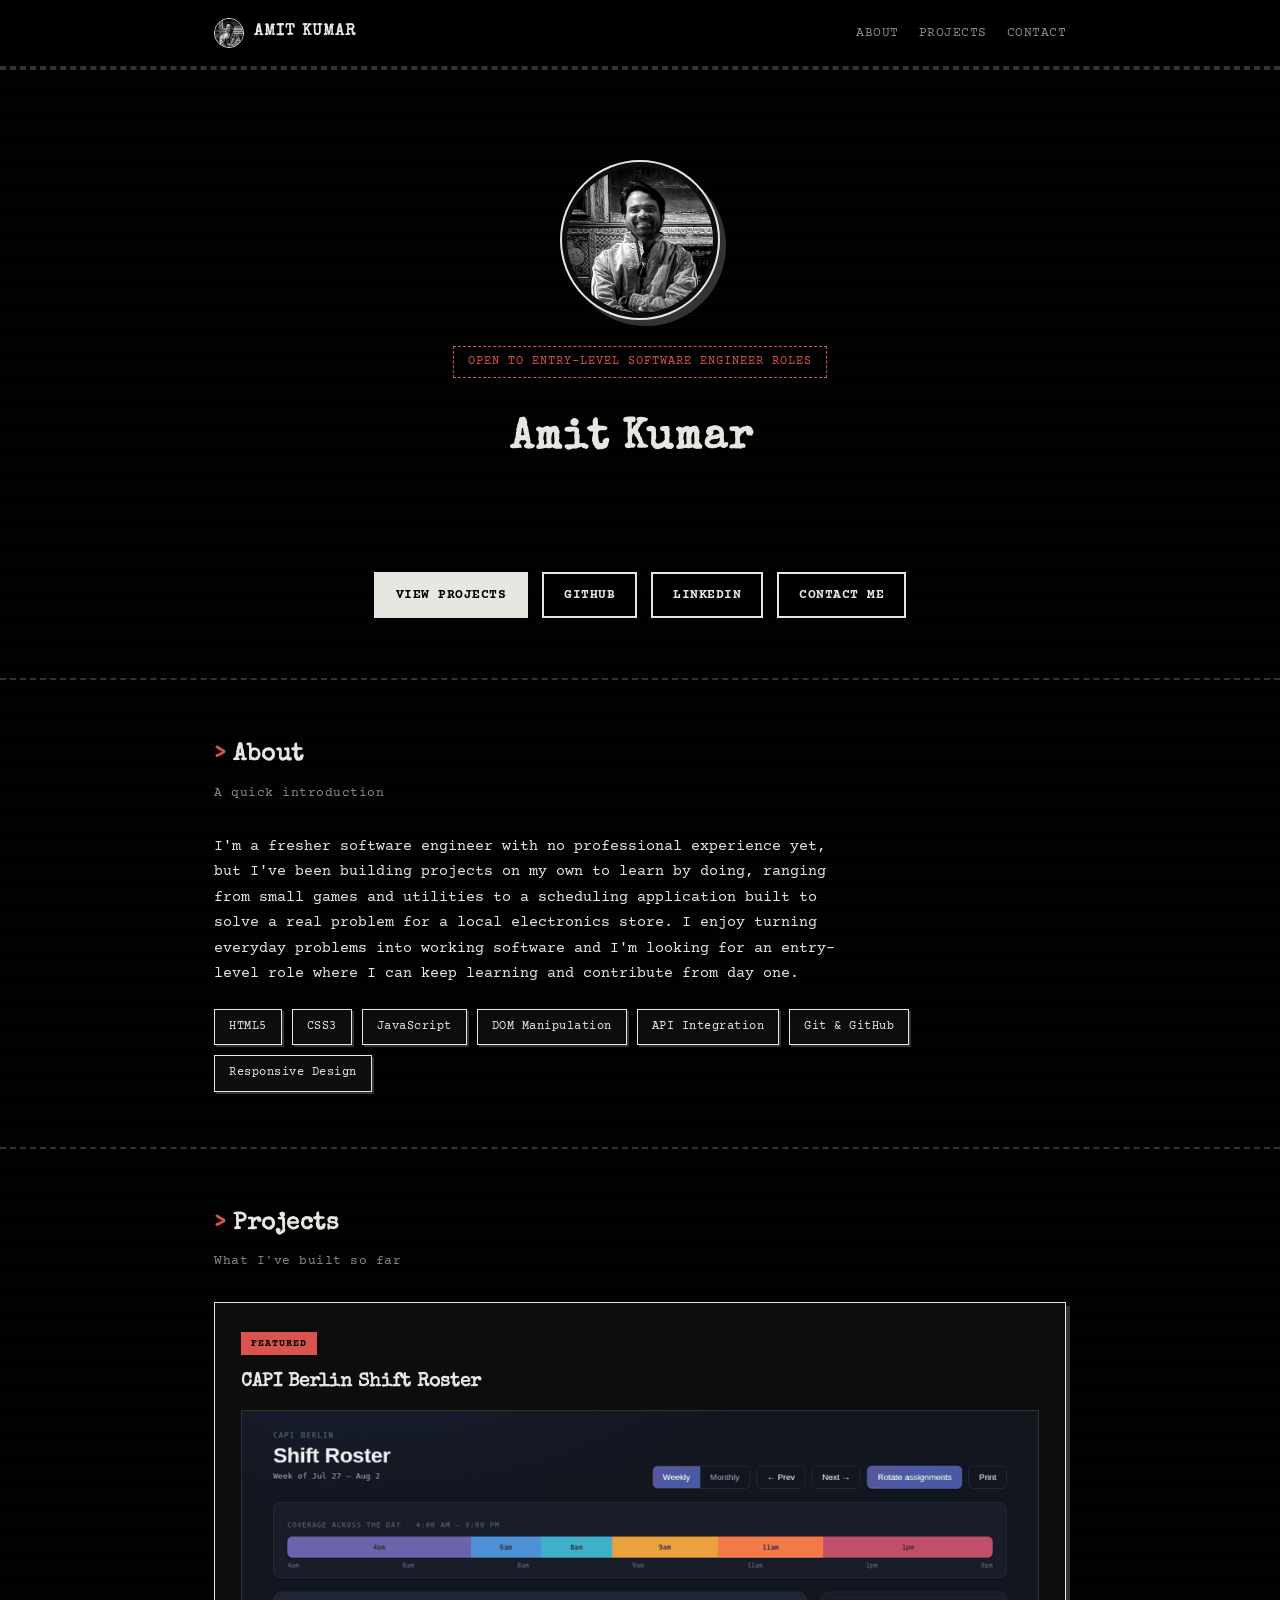
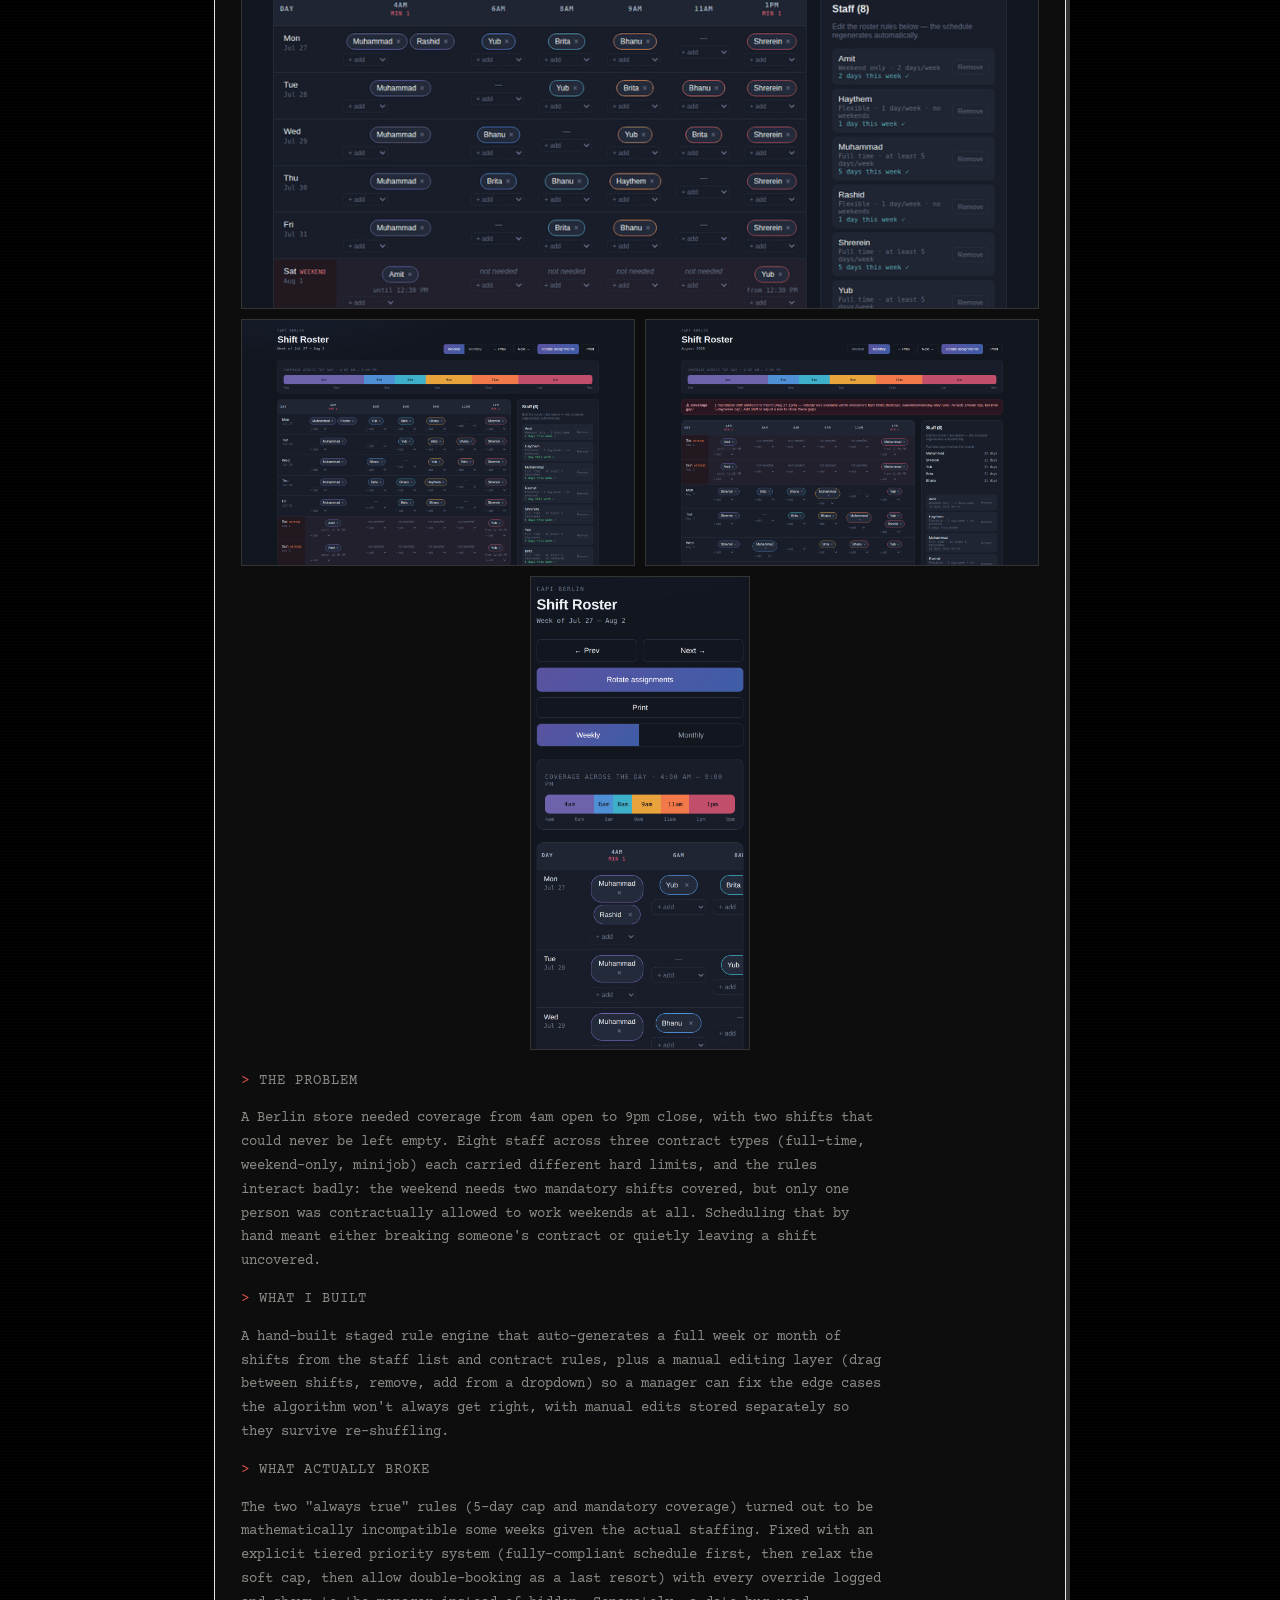
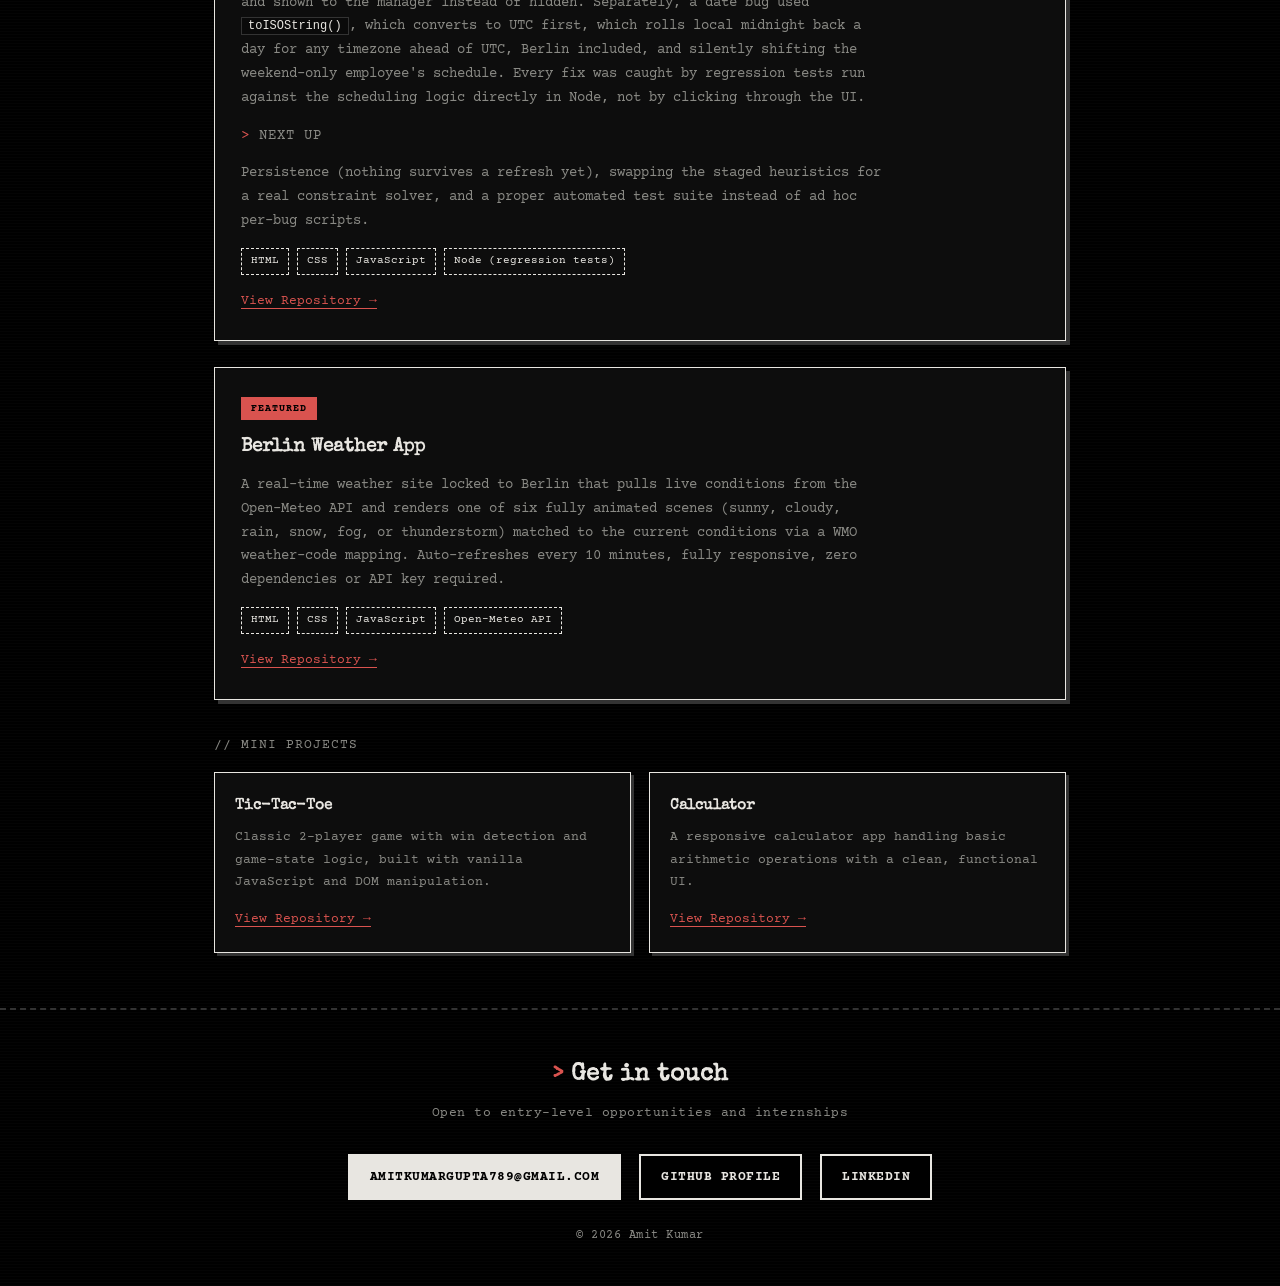
==== commit 88fd9e13: "Add files via upload" ====
--- a/portfolio.html
+++ b/portfolio.html
@@ -313,7 +313,7 @@
     <p class="section-sub">A quick introduction</p>
     <p class="about-text">
       I'm a fresher software engineer with no professional experience yet, but I've been building
-      projects on my own to learn by doing — ranging from small games and utilities to a scheduling
+      projects on my own to learn by doing, ranging from small games and utilities to a scheduling
       application built to solve a real problem for a local electronics store. I enjoy turning
       everyday problems into working software and I'm looking for an entry-level role where I can
       keep learning and contribute from day one.
@@ -337,7 +337,7 @@
 
     <div class="project-featured">
       <span class="badge">Featured</span>
-      <h3>Shift Roster — CAPI Berlin</h3>
+      <h3>CAPI Berlin Shift Roster</h3>
 
       <div class="shot-grid">
         <img class="shot-full" src="roster-demo.gif" alt="Weekly and monthly views, rotating assignments">
@@ -350,7 +350,7 @@
       <p>
         A Berlin store needed coverage from 4am open to 9pm close, with two shifts that could
         never be left empty. Eight staff across three contract types (full-time, weekend-only,
-        minijob) each carried different hard limits — and the rules interact badly: the weekend
+        minijob) each carried different hard limits, and the rules interact badly: the weekend
         needs two mandatory shifts covered, but only one person was contractually allowed to work
         weekends at all. Scheduling that by hand meant either breaking someone's contract or
         quietly leaving a shift uncovered.
@@ -361,17 +361,17 @@
         A hand-built staged rule engine that auto-generates a full week or month of shifts from
         the staff list and contract rules, plus a manual editing layer (drag between shifts,
         remove, add from a dropdown) so a manager can fix the edge cases the algorithm won't
-        always get right — with manual edits stored separately so they survive re-shuffling.
+        always get right, with manual edits stored separately so they survive re-shuffling.
       </p>
 
       <p class="proj-label">What actually broke</p>
       <p>
-        The two "always true" rules — 5-day cap and mandatory coverage — turned out to be
+        The two "always true" rules (5-day cap and mandatory coverage) turned out to be
         mathematically incompatible some weeks given the actual staffing. Fixed with an explicit
         tiered priority system (fully-compliant schedule first, then relax the soft cap, then
         allow double-booking as a last resort) with every override logged and shown to the
         manager instead of hidden. Separately, a date bug used <code>toISOString()</code>, which
-        converts to UTC first — rolling local midnight back a day for any timezone ahead of UTC,
+        converts to UTC first, which rolls local midnight back a day for any timezone ahead of UTC,
         Berlin included, and silently shifting the weekend-only employee's schedule. Every fix
         was caught by regression tests run against the scheduling logic directly in Node, not by
         clicking through the UI.
@@ -399,8 +399,8 @@
       <h3>Berlin Weather App</h3>
       <p>
         A real-time weather site locked to Berlin that pulls live conditions from the Open-Meteo
-        API and renders one of six fully animated scenes — sunny, cloudy, rain, snow, fog, or
-        thunderstorm — matched to the current conditions via a WMO weather-code mapping.
+        API and renders one of six fully animated scenes (sunny, cloudy, rain, snow, fog, or
+        thunderstorm) matched to the current conditions via a WMO weather-code mapping.
         Auto-refreshes every 10 minutes, fully responsive, zero dependencies or API key required.
       </p>
       <div class="tech-row">
@@ -469,7 +469,7 @@
 
   window.addEventListener('DOMContentLoaded', () => {
     typeInto('typed-name', 'Amit Kumar', 140, () => {
-      typeInto('typed-sub', 'Aspiring Software Engineer building practical, real-world web applications with HTML, CSS, and JavaScript — from games and utilities to a scheduling tool used for an actual small business.', 45);
+      typeInto('typed-sub', 'Aspiring Software Engineer building practical, real-world web applications with HTML, CSS, and JavaScript, from games and utilities to a scheduling tool used for an actual small business.', 45);
     });
   });
 </script>
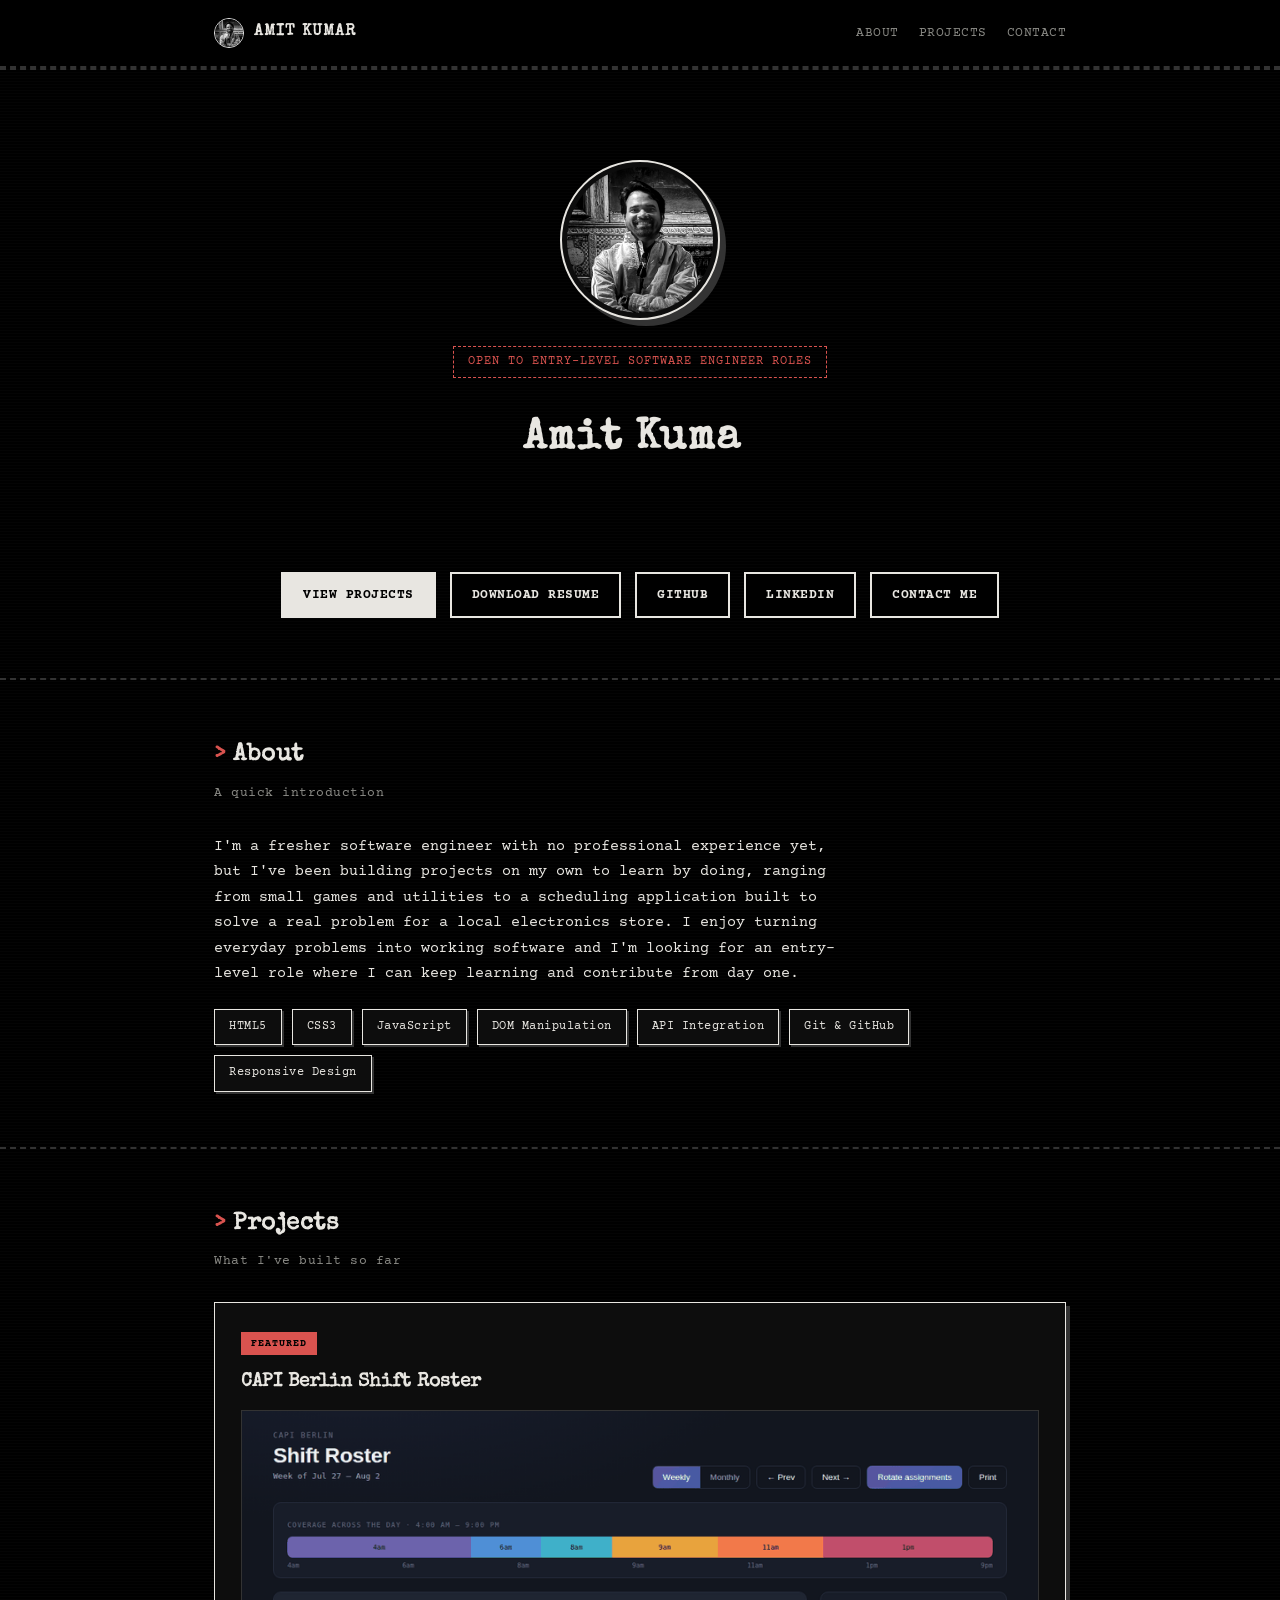
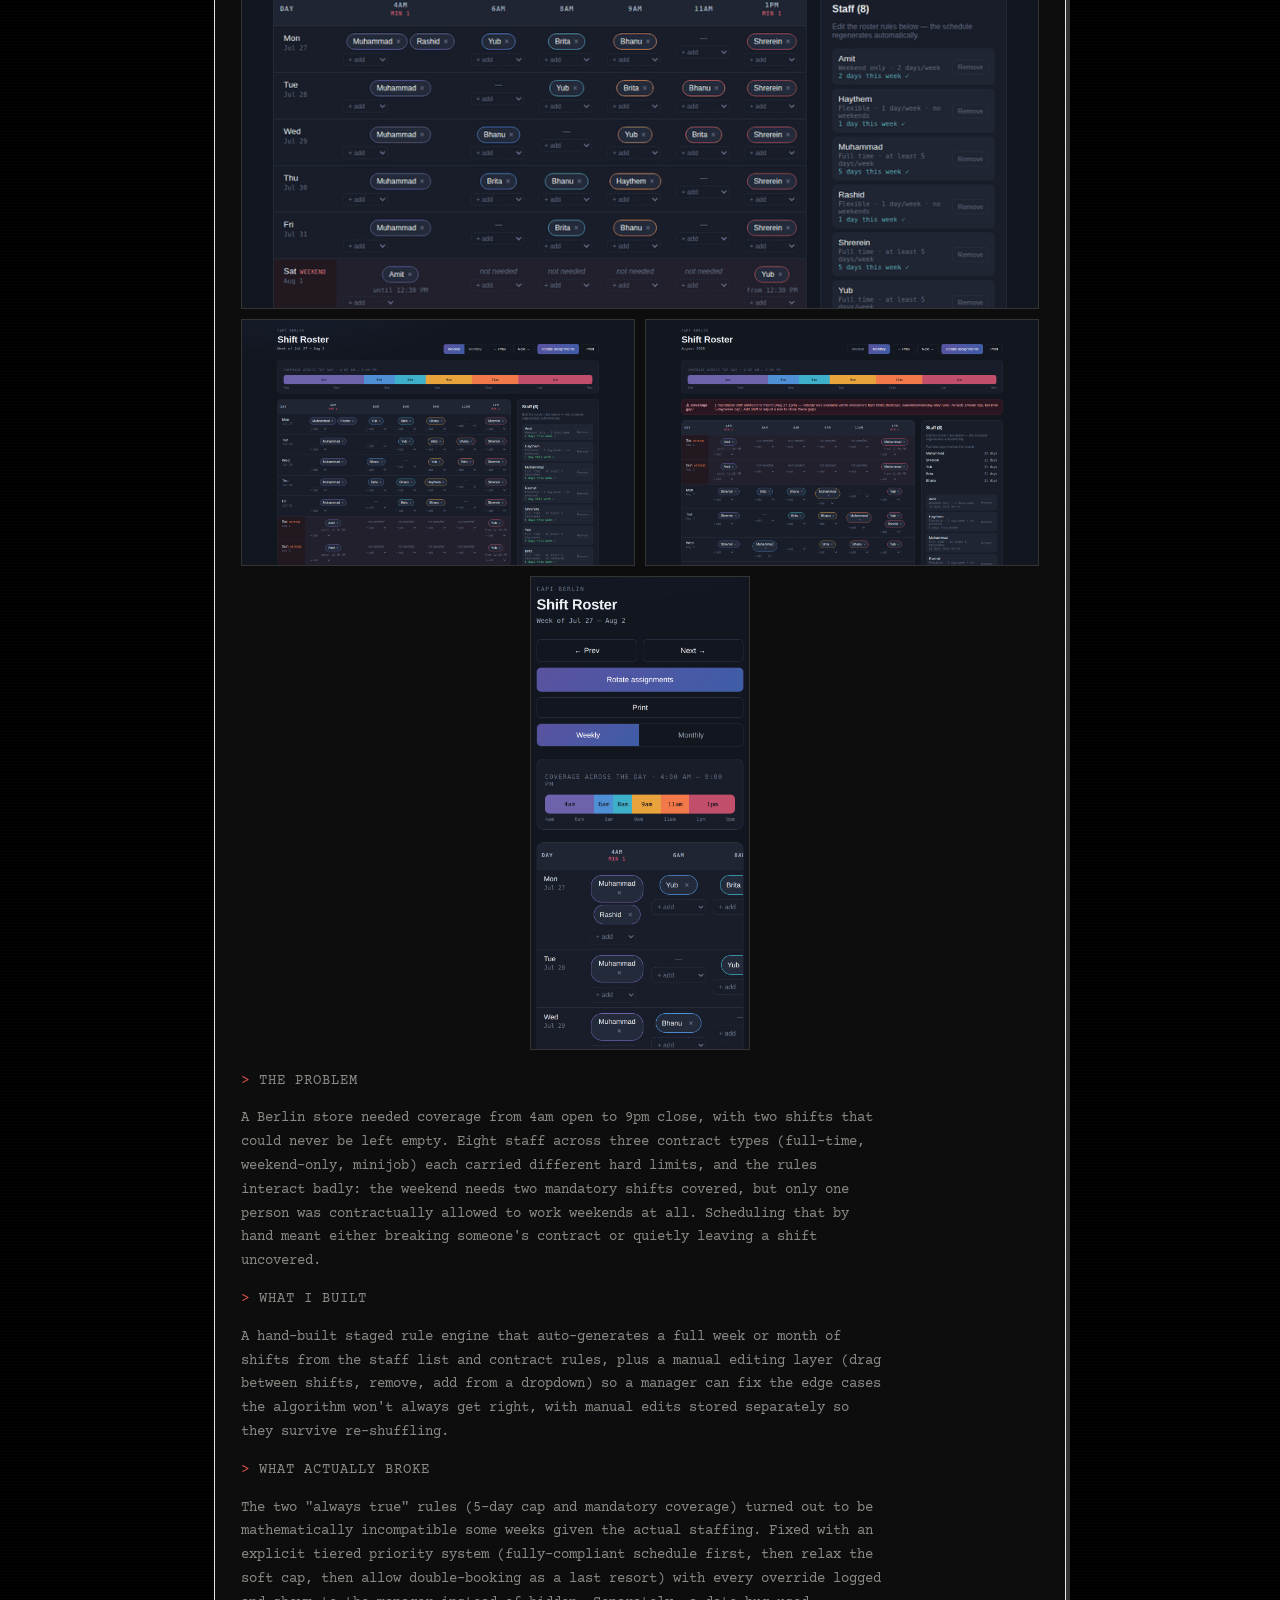
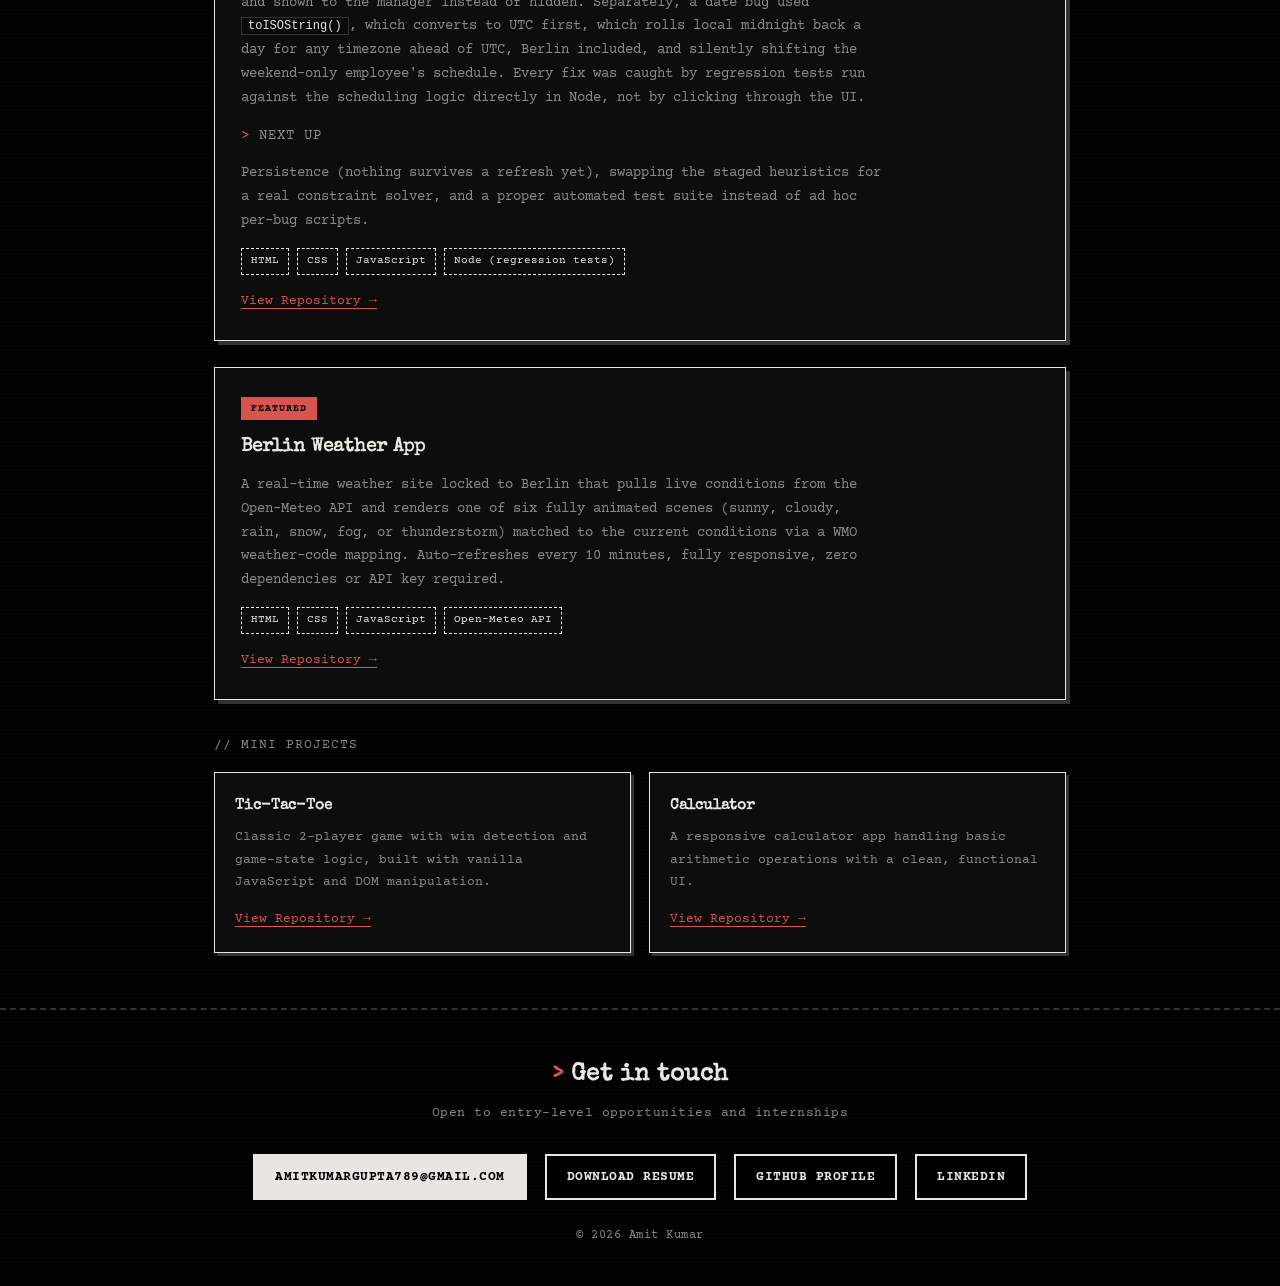
==== commit 6b794939: "Add files via upload" ====
--- a/portfolio.html
+++ b/portfolio.html
@@ -300,6 +300,7 @@
     <p id="typed-sub"></p>
     <div class="btn-row">
       <a class="btn primary" href="#projects">View Projects</a>
+      <a class="btn" href="Amit_Kumar_Resume.pdf" download="Amit_Kumar_Resume.pdf">Download Resume</a>
       <a class="btn" href="https://github.com/amitkumar55555" target="_blank" rel="noopener">GitHub</a>
       <a class="btn" href="https://www.linkedin.com/in/amit" target="_blank" rel="noopener">LinkedIn</a>
       <a class="btn" href="mailto:amitkumargupta789@gmail.com">Contact Me</a>
@@ -436,6 +437,7 @@
     <p class="section-sub">Open to entry-level opportunities and internships</p>
     <div class="contact-links">
       <a class="btn primary" href="mailto:amitkumargupta789@gmail.com">amitkumargupta789@gmail.com</a>
+      <a class="btn" href="Amit_Kumar_Resume.pdf" download="Amit_Kumar_Resume.pdf">Download Resume</a>
       <a class="btn" href="https://github.com/amitkumar55555" target="_blank" rel="noopener">GitHub Profile</a>
       <a class="btn" href="https://www.linkedin.com/in/amit" target="_blank" rel="noopener">LinkedIn</a>
     </div>
